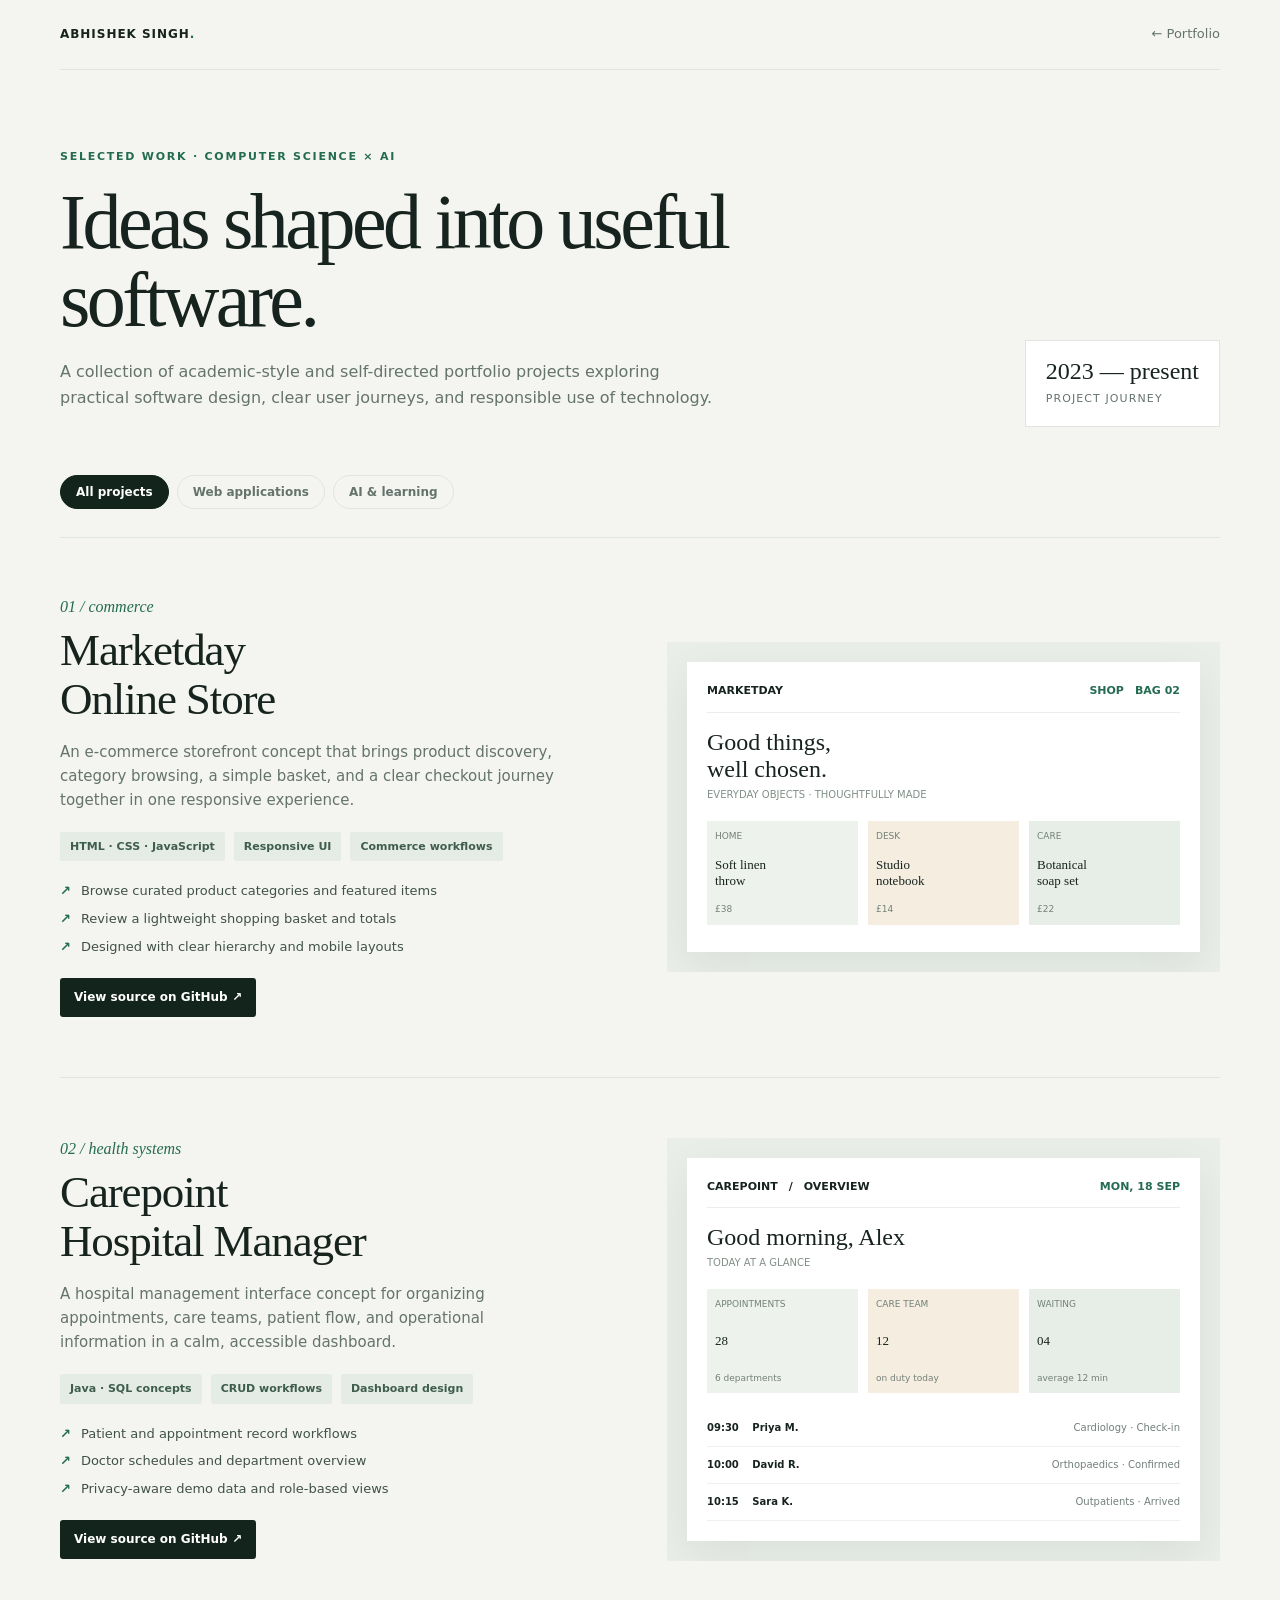
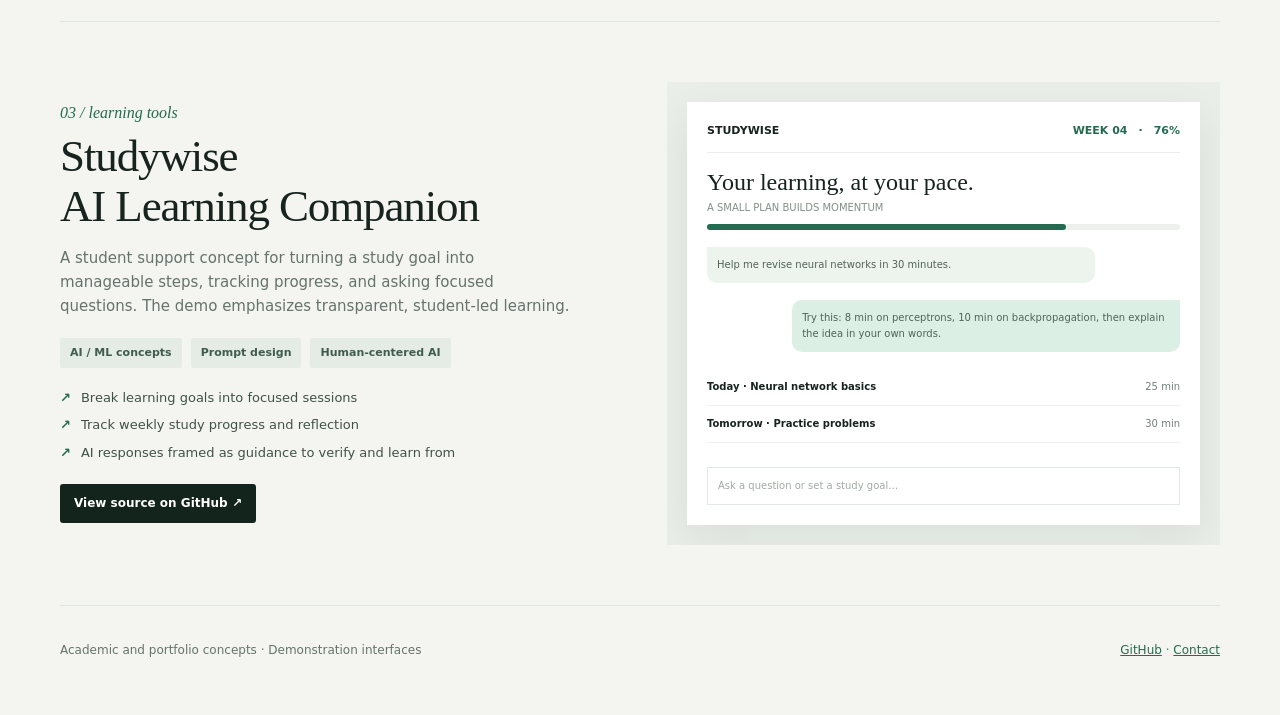
==== index.html @ f5bc16ca "Add academic and portfolio project showcase Add a responsive project showcase for e-commerce, hospit" ====
<!doctype html>
<html lang="en">
<head>
<meta charset="utf-8"><meta name="viewport" content="width=device-width, initial-scale=1">
<meta name="theme-color" content="#f4f5f0"><meta name="description" content="Abhishek Singh's academic and portfolio project showcase: e-commerce, hospital management, and AI study support.">
<title>Project Studio — Abhishek Singh</title>
<style>
:root{--bg:#f4f5f0;--paper:#fff;--ink:#17231e;--muted:#65736d;--line:#dfe5df;--green:#246b51;--mint:#dcefe4;--dark:#13241c;--amber:#dfb565;--serif:Georgia,'Times New Roman',serif;--sans:Inter,ui-sans-serif,system-ui,-apple-system,'Segoe UI',sans-serif}*{box-sizing:border-box}body{margin:0;background:var(--bg);color:var(--ink);font:15px/1.6 var(--sans)}a{color:inherit}.shell{width:min(1160px,calc(100% - 44px));margin:auto}.mast{padding:24px 0;border-bottom:1px solid var(--line);display:flex;justify-content:space-between;align-items:center}.brand{font-weight:800;letter-spacing:.08em;text-transform:uppercase;font-size:12px;text-decoration:none}.brand b{color:var(--green)}.back{font-size:13px;color:var(--muted);text-decoration:none}.hero{padding:78px 0 48px;display:grid;grid-template-columns:1fr auto;align-items:end;gap:30px}.eyebrow,.section-label{font-size:11px;letter-spacing:.16em;text-transform:uppercase;font-weight:800;color:var(--green)}h1{font:500 clamp(44px,7vw,78px)/1 var(--serif);letter-spacing:-.045em;margin:18px 0 20px;max-width:800px}.intro{max-width:660px;color:var(--muted);font-size:16px}.range{border:1px solid var(--line);padding:17px 20px;background:#fff;min-width:180px}.range b{font:24px var(--serif);display:block}.range span{font-size:11px;color:var(--muted);letter-spacing:.1em;text-transform:uppercase}.filters{display:flex;gap:8px;flex-wrap:wrap;padding:0 0 28px;border-bottom:1px solid var(--line)}.filter{border:1px solid var(--line);background:transparent;border-radius:30px;padding:9px 15px;font:700 12px var(--sans);color:var(--muted);cursor:pointer}.filter[aria-pressed=true]{background:var(--dark);color:#fff;border-color:var(--dark)}.project{display:grid;grid-template-columns:1fr 1fr;gap:54px;align-items:center;padding:60px 0;border-bottom:1px solid var(--line)}.project:nth-child(even) .visual{order:2}.number{font:italic 16px var(--serif);color:var(--green)}h2{font:500 clamp(30px,4vw,45px)/1.1 var(--serif);letter-spacing:-.025em;margin:10px 0 14px}.description{color:var(--muted);max-width:510px}.meta{display:flex;gap:9px;flex-wrap:wrap;margin:20px 0}.pill{background:#e5ece6;padding:6px 10px;border-radius:2px;color:#3e5d4c;font-size:11px;font-weight:700}.features{list-style:none;padding:0;margin:20px 0;color:#405149;font-size:13px}.features li{margin:7px 0}.features li:before{content:'↗';color:var(--green);font-weight:800;margin-right:10px}.btn{display:inline-block;padding:10px 14px;background:var(--dark);color:white;text-decoration:none;font-weight:750;font-size:12px;border-radius:3px}.visual{min-height:330px;background:#e9eee8;padding:20px;position:relative;overflow:hidden}.mock{height:100%;min-height:290px;background:white;box-shadow:0 14px 40px #17231e12;padding:20px}.mockhead{display:flex;justify-content:space-between;align-items:center;border-bottom:1px solid #e9eee8;padding-bottom:12px;font-size:11px;font-weight:800}.mockhead span:last-child{color:var(--green)}.mocktitle{font:24px var(--serif);margin:16px 0 4px}.mocksub{color:#819087;font-size:10px}.cards{display:grid;grid-template-columns:repeat(3,1fr);gap:10px;margin-top:18px}.tile{height:104px;background:#eef2ed;padding:8px;display:flex;flex-direction:column;justify-content:space-between}.tile:nth-child(2){background:#f4ede0}.tile:nth-child(3){background:#e6eee7}.tile b{font:13px var(--serif)}.tile small{font-size:9px;color:#738078}.bar{height:6px;background:#edf0ec;margin-top:8px;border-radius:8px}.bar i{height:100%;display:block;background:var(--green);border-radius:8px}.rows{margin-top:17px}.row{display:grid;grid-template-columns:1fr auto;gap:5px;padding:10px 0;border-bottom:1px solid #edf0ec;font-size:10px}.row span{color:#718078}.calendar{display:grid;grid-template-columns:repeat(7,1fr);gap:5px;margin-top:18px}.day{background:#f0f3ef;text-align:center;padding:8px 3px;font-size:9px;color:#738078}.day.active{background:var(--green);color:white}.chat{margin:17px 0;max-width:82%;background:#edf3ed;padding:10px;border-radius:0 10px 10px 10px;font-size:10px;color:#526259}.chat.right{margin-left:auto;background:#dcefe4;border-radius:10px 0 10px 10px}.input{border:1px solid #e2e8e2;margin-top:24px;padding:10px;color:#a0aaa4;font-size:10px}.footer{padding:35px 0 55px;color:var(--muted);font-size:12px;display:flex;justify-content:space-between;gap:20px}.footer a{color:var(--green)}[hidden]{display:none!important}@media(max-width:760px){.shell{width:min(100% - 32px,600px)}.hero{grid-template-columns:1fr;padding-top:55px}.range{width:max-content}.project{grid-template-columns:1fr;gap:26px;padding:42px 0}.project:nth-child(even) .visual{order:0}.visual{min-height:285px;padding:14px}.mock{min-height:255px}.cards{gap:6px}.tile{height:80px;padding:6px}.footer{display:block}.footer span{display:block;margin:5px 0}}
</style>
</head>
<body>
<header class="shell mast"><a class="brand" href="https://github.com/asksuk0105-a11y">Abhishek Singh<b>.</b></a><a class="back" href="https://asksuk0105-a11y.github.io/abhishek-singh-portfolio/">← Portfolio</a></header>
<main class="shell">
<section class="hero"><div><div class="eyebrow">Selected work · Computer science × AI</div><h1>Ideas shaped into useful software.</h1><p class="intro">A collection of academic-style and self-directed portfolio projects exploring practical software design, clear user journeys, and responsible use of technology.</p></div><div class="range"><b>2023 — present</b><span>Project journey</span></div></section>
<nav class="filters" aria-label="Filter projects"><button class="filter" aria-pressed="true" data-filter="all">All projects</button><button class="filter" aria-pressed="false" data-filter="web">Web applications</button><button class="filter" aria-pressed="false" data-filter="ai">AI & learning</button></nav>
<article class="project" data-kind="web"><div><div class="number">01 / commerce</div><h2>Marketday<br>Online Store</h2><p class="description">An e-commerce storefront concept that brings product discovery, category browsing, a simple basket, and a clear checkout journey together in one responsive experience.</p><div class="meta"><span class="pill">HTML · CSS · JavaScript</span><span class="pill">Responsive UI</span><span class="pill">Commerce workflows</span></div><ul class="features"><li>Browse curated product categories and featured items</li><li>Review a lightweight shopping basket and totals</li><li>Designed with clear hierarchy and mobile layouts</li></ul><a class="btn" href="https://github.com/asksuk0105-a11y/abhishek-project-showcase">View source on GitHub ↗</a></div><div class="visual"><div class="mock"><div class="mockhead"><span>MARKETDAY</span><span>SHOP　BAG 02</span></div><div class="mocktitle">Good things,<br>well chosen.</div><div class="mocksub">EVERYDAY OBJECTS · THOUGHTFULLY MADE</div><div class="cards"><div class="tile"><small>HOME</small><b>Soft linen<br>throw</b><small>£38</small></div><div class="tile"><small>DESK</small><b>Studio<br>notebook</b><small>£14</small></div><div class="tile"><small>CARE</small><b>Botanical<br>soap set</b><small>£22</small></div></div></div></div></article>
<article class="project" data-kind="web"><div><div class="number">02 / health systems</div><h2>Carepoint<br>Hospital Manager</h2><p class="description">A hospital management interface concept for organizing appointments, care teams, patient flow, and operational information in a calm, accessible dashboard.</p><div class="meta"><span class="pill">Java · SQL concepts</span><span class="pill">CRUD workflows</span><span class="pill">Dashboard design</span></div><ul class="features"><li>Patient and appointment record workflows</li><li>Doctor schedules and department overview</li><li>Privacy-aware demo data and role-based views</li></ul><a class="btn" href="https://github.com/asksuk0105-a11y/abhishek-project-showcase">View source on GitHub ↗</a></div><div class="visual"><div class="mock"><div class="mockhead"><span>CAREPOINT　/　OVERVIEW</span><span>MON, 18 SEP</span></div><div class="mocktitle">Good morning, Alex</div><div class="mocksub">TODAY AT A GLANCE</div><div class="cards"><div class="tile"><small>APPOINTMENTS</small><b>28</b><small>6 departments</small></div><div class="tile"><small>CARE TEAM</small><b>12</b><small>on duty today</small></div><div class="tile"><small>WAITING</small><b>04</b><small>average 12 min</small></div></div><div class="rows"><div class="row"><b>09:30　 Priya M.</b><span>Cardiology · Check-in</span></div><div class="row"><b>10:00　 David R.</b><span>Orthopaedics · Confirmed</span></div><div class="row"><b>10:15　 Sara K.</b><span>Outpatients · Arrived</span></div></div></div></div></article>
<article class="project" data-kind="ai"><div><div class="number">03 / learning tools</div><h2>Studywise<br>AI Learning Companion</h2><p class="description">A student support concept for turning a study goal into manageable steps, tracking progress, and asking focused questions. The demo emphasizes transparent, student-led learning.</p><div class="meta"><span class="pill">AI / ML concepts</span><span class="pill">Prompt design</span><span class="pill">Human-centered AI</span></div><ul class="features"><li>Break learning goals into focused sessions</li><li>Track weekly study progress and reflection</li><li>AI responses framed as guidance to verify and learn from</li></ul><a class="btn" href="https://github.com/asksuk0105-a11y/abhishek-project-showcase">View source on GitHub ↗</a></div><div class="visual"><div class="mock"><div class="mockhead"><span>STUDYWISE</span><span>WEEK 04　·　76%</span></div><div class="mocktitle">Your learning, at your pace.</div><div class="mocksub">A SMALL PLAN BUILDS MOMENTUM</div><div class="bar"><i style="width:76%"></i></div><div class="chat">Help me revise neural networks in 30 minutes.</div><div class="chat right">Try this: 8 min on perceptrons, 10 min on backpropagation, then explain the idea in your own words.</div><div class="rows"><div class="row"><b>Today · Neural network basics</b><span>25 min</span></div><div class="row"><b>Tomorrow · Practice problems</b><span>30 min</span></div></div><div class="input">Ask a question or set a study goal…</div></div></div></article>
<section class="footer"><span>Academic and portfolio concepts · Demonstration interfaces</span><span><a href="https://github.com/asksuk0105-a11y/abhishek-project-showcase">GitHub</a> · <a href="mailto:abhisheksingh00015@gmail.com">Contact</a></span></section>
</main>
<script>document.querySelectorAll('.filter').forEach(button=>button.addEventListener('click',()=>{document.querySelectorAll('.filter').forEach(item=>item.setAttribute('aria-pressed',String(item===button)));document.querySelectorAll('.project').forEach(card=>card.hidden=button.dataset.filter!=='all'&&card.dataset.kind!==button.dataset.filter)}));</script>
</body></html>
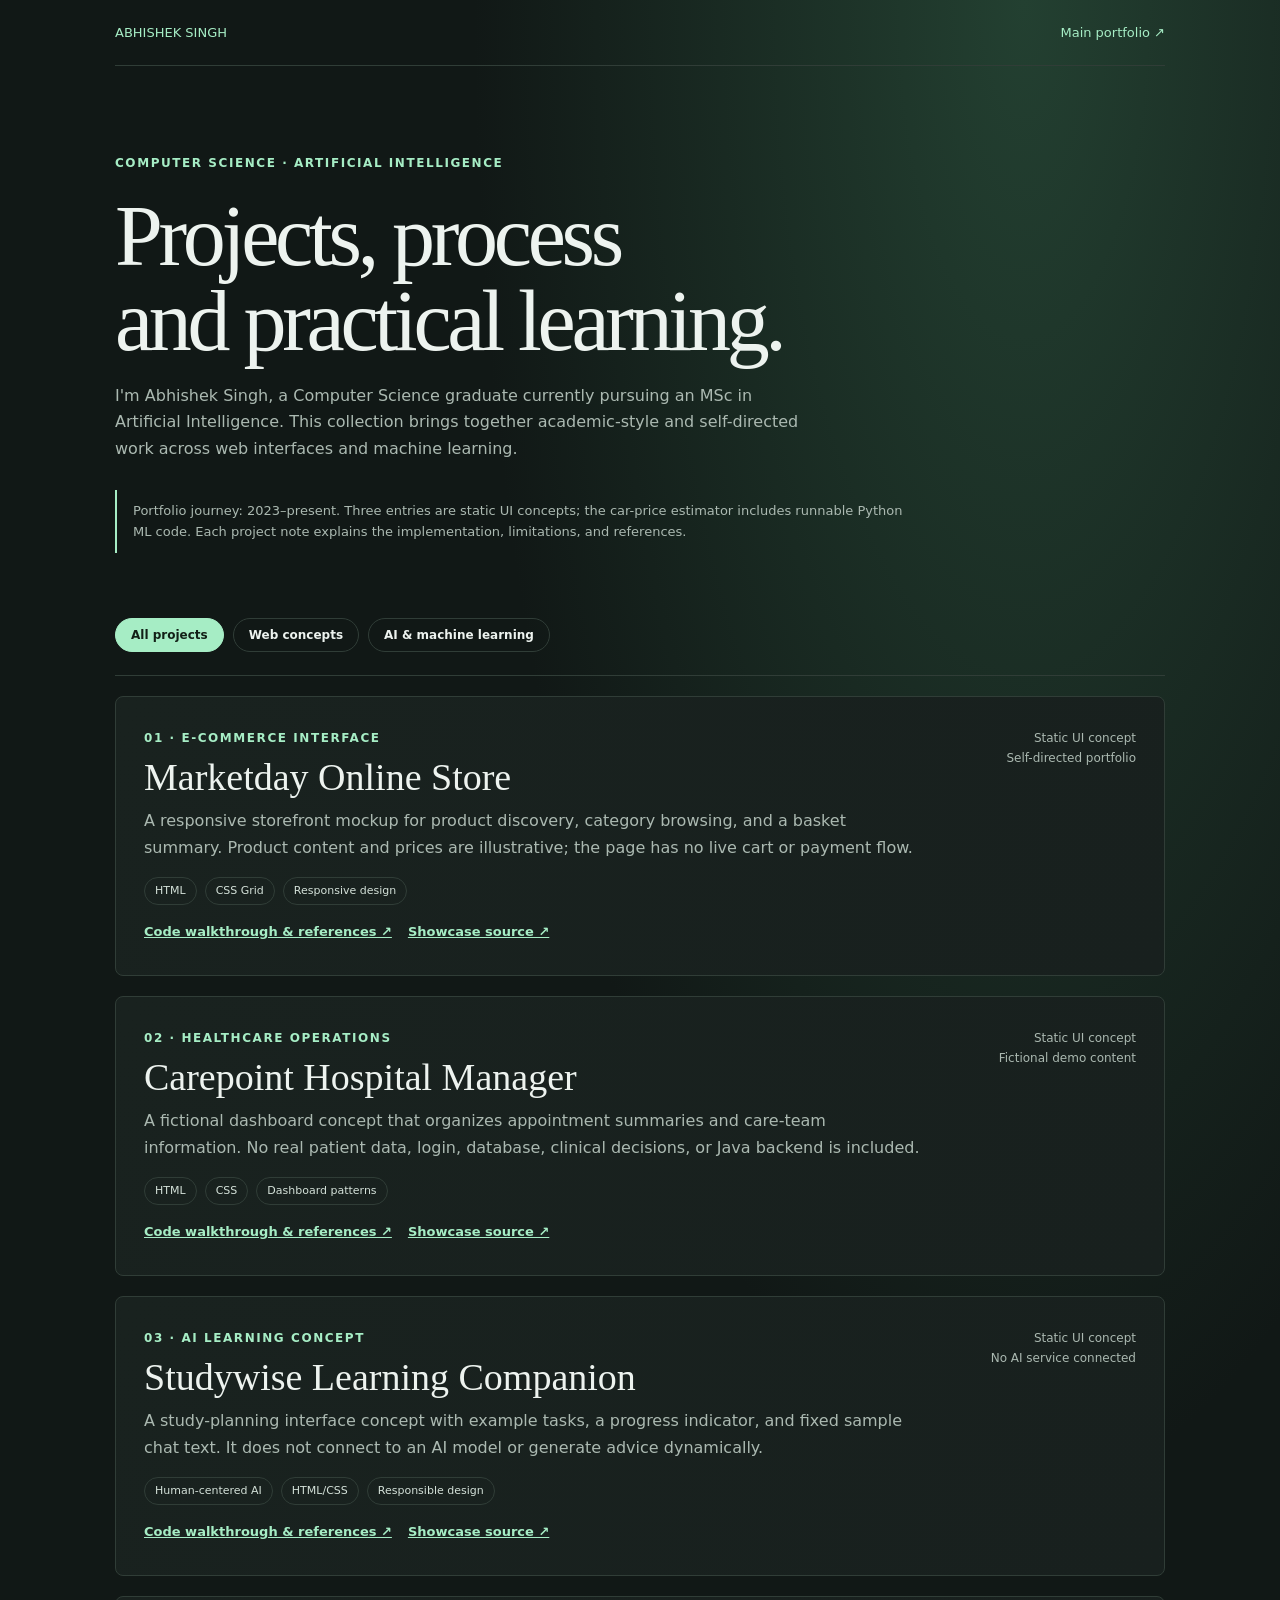
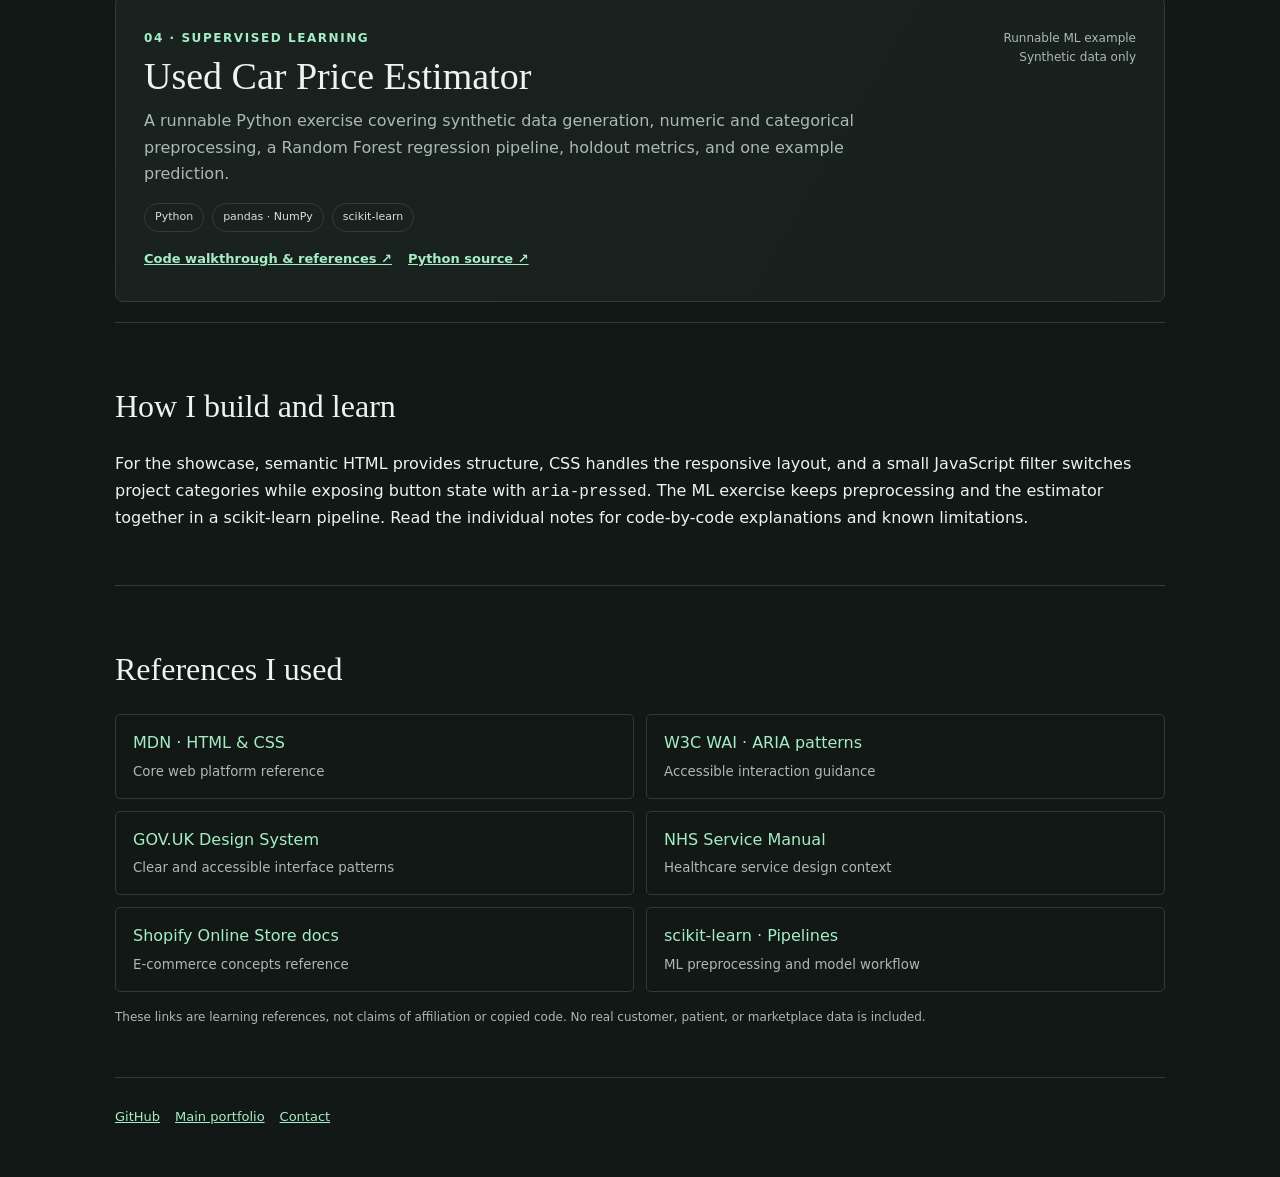
==== commit 7501f19c: "Improve project showcase and walkthrough links Refresh the portfolio UI, link individual project doc" ====
--- a/index.html
+++ b/index.html
@@ -1,23 +1,25 @@
-<!doctype html>
+﻿<!doctype html>
 <html lang="en">
 <head>
 <meta charset="utf-8"><meta name="viewport" content="width=device-width, initial-scale=1">
-<meta name="theme-color" content="#f4f5f0"><meta name="description" content="Abhishek Singh's academic and portfolio project showcase: e-commerce, hospital management, and AI study support.">
-<title>Project Studio — Abhishek Singh</title>
+<meta name="theme-color" content="#111816"><meta name="description" content="Abhishek Singh's computer science and AI portfolio projects, with code walkthroughs and references.">
+<title>Abhishek Singh · Project Portfolio</title>
 <style>
-:root{--bg:#f4f5f0;--paper:#fff;--ink:#17231e;--muted:#65736d;--line:#dfe5df;--green:#246b51;--mint:#dcefe4;--dark:#13241c;--amber:#dfb565;--serif:Georgia,'Times New Roman',serif;--sans:Inter,ui-sans-serif,system-ui,-apple-system,'Segoe UI',sans-serif}*{box-sizing:border-box}body{margin:0;background:var(--bg);color:var(--ink);font:15px/1.6 var(--sans)}a{color:inherit}.shell{width:min(1160px,calc(100% - 44px));margin:auto}.mast{padding:24px 0;border-bottom:1px solid var(--line);display:flex;justify-content:space-between;align-items:center}.brand{font-weight:800;letter-spacing:.08em;text-transform:uppercase;font-size:12px;text-decoration:none}.brand b{color:var(--green)}.back{font-size:13px;color:var(--muted);text-decoration:none}.hero{padding:78px 0 48px;display:grid;grid-template-columns:1fr auto;align-items:end;gap:30px}.eyebrow,.section-label{font-size:11px;letter-spacing:.16em;text-transform:uppercase;font-weight:800;color:var(--green)}h1{font:500 clamp(44px,7vw,78px)/1 var(--serif);letter-spacing:-.045em;margin:18px 0 20px;max-width:800px}.intro{max-width:660px;color:var(--muted);font-size:16px}.range{border:1px solid var(--line);padding:17px 20px;background:#fff;min-width:180px}.range b{font:24px var(--serif);display:block}.range span{font-size:11px;color:var(--muted);letter-spacing:.1em;text-transform:uppercase}.filters{display:flex;gap:8px;flex-wrap:wrap;padding:0 0 28px;border-bottom:1px solid var(--line)}.filter{border:1px solid var(--line);background:transparent;border-radius:30px;padding:9px 15px;font:700 12px var(--sans);color:var(--muted);cursor:pointer}.filter[aria-pressed=true]{background:var(--dark);color:#fff;border-color:var(--dark)}.project{display:grid;grid-template-columns:1fr 1fr;gap:54px;align-items:center;padding:60px 0;border-bottom:1px solid var(--line)}.project:nth-child(even) .visual{order:2}.number{font:italic 16px var(--serif);color:var(--green)}h2{font:500 clamp(30px,4vw,45px)/1.1 var(--serif);letter-spacing:-.025em;margin:10px 0 14px}.description{color:var(--muted);max-width:510px}.meta{display:flex;gap:9px;flex-wrap:wrap;margin:20px 0}.pill{background:#e5ece6;padding:6px 10px;border-radius:2px;color:#3e5d4c;font-size:11px;font-weight:700}.features{list-style:none;padding:0;margin:20px 0;color:#405149;font-size:13px}.features li{margin:7px 0}.features li:before{content:'↗';color:var(--green);font-weight:800;margin-right:10px}.btn{display:inline-block;padding:10px 14px;background:var(--dark);color:white;text-decoration:none;font-weight:750;font-size:12px;border-radius:3px}.visual{min-height:330px;background:#e9eee8;padding:20px;position:relative;overflow:hidden}.mock{height:100%;min-height:290px;background:white;box-shadow:0 14px 40px #17231e12;padding:20px}.mockhead{display:flex;justify-content:space-between;align-items:center;border-bottom:1px solid #e9eee8;padding-bottom:12px;font-size:11px;font-weight:800}.mockhead span:last-child{color:var(--green)}.mocktitle{font:24px var(--serif);margin:16px 0 4px}.mocksub{color:#819087;font-size:10px}.cards{display:grid;grid-template-columns:repeat(3,1fr);gap:10px;margin-top:18px}.tile{height:104px;background:#eef2ed;padding:8px;display:flex;flex-direction:column;justify-content:space-between}.tile:nth-child(2){background:#f4ede0}.tile:nth-child(3){background:#e6eee7}.tile b{font:13px var(--serif)}.tile small{font-size:9px;color:#738078}.bar{height:6px;background:#edf0ec;margin-top:8px;border-radius:8px}.bar i{height:100%;display:block;background:var(--green);border-radius:8px}.rows{margin-top:17px}.row{display:grid;grid-template-columns:1fr auto;gap:5px;padding:10px 0;border-bottom:1px solid #edf0ec;font-size:10px}.row span{color:#718078}.calendar{display:grid;grid-template-columns:repeat(7,1fr);gap:5px;margin-top:18px}.day{background:#f0f3ef;text-align:center;padding:8px 3px;font-size:9px;color:#738078}.day.active{background:var(--green);color:white}.chat{margin:17px 0;max-width:82%;background:#edf3ed;padding:10px;border-radius:0 10px 10px 10px;font-size:10px;color:#526259}.chat.right{margin-left:auto;background:#dcefe4;border-radius:10px 0 10px 10px}.input{border:1px solid #e2e8e2;margin-top:24px;padding:10px;color:#a0aaa4;font-size:10px}.footer{padding:35px 0 55px;color:var(--muted);font-size:12px;display:flex;justify-content:space-between;gap:20px}.footer a{color:var(--green)}[hidden]{display:none!important}@media(max-width:760px){.shell{width:min(100% - 32px,600px)}.hero{grid-template-columns:1fr;padding-top:55px}.range{width:max-content}.project{grid-template-columns:1fr;gap:26px;padding:42px 0}.project:nth-child(even) .visual{order:0}.visual{min-height:285px;padding:14px}.mock{min-height:255px}.cards{gap:6px}.tile{height:80px;padding:6px}.footer{display:block}.footer span{display:block;margin:5px 0}}
+:root{color-scheme:dark;--bg:#111816;--panel:#19221f;--line:#303d37;--text:#edf3ef;--muted:#abb9b1;--accent:#a6edc5;--serif:Georgia,serif;--sans:Inter,system-ui,-apple-system,'Segoe UI',sans-serif}*{box-sizing:border-box}body{margin:0;background:radial-gradient(ellipse at 80% 0%,#234031 0,transparent 38%),var(--bg);color:var(--text);font:16px/1.65 var(--sans)}a{color:var(--accent)}a:focus-visible,button:focus-visible{outline:3px solid #f4c96b;outline-offset:4px}.wrap{width:min(1050px,calc(100% - 40px));margin:auto}.top{padding:22px 0;border-bottom:1px solid var(--line);display:flex;justify-content:space-between;gap:18px;font-size:13px}.top a{text-decoration:none}.hero{padding:88px 0 65px;max-width:810px}.eyebrow,.tag{color:var(--accent);font-size:12px;font-weight:750;letter-spacing:.13em;text-transform:uppercase}.hero h1{font:500 clamp(48px,8vw,86px)/.98 var(--serif);letter-spacing:-.05em;margin:20px 0}.hero p{color:var(--muted);max-width:690px}.intro-note{border-left:2px solid var(--accent);padding:10px 16px;color:var(--muted);font-size:13px;margin-top:28px}.filters{display:flex;gap:9px;flex-wrap:wrap;padding:0 0 23px;border-bottom:1px solid var(--line)}button{border:1px solid var(--line);background:transparent;color:var(--text);padding:9px 15px;border-radius:30px;font:700 12px var(--sans);cursor:pointer}button[aria-pressed=true]{background:var(--accent);border-color:var(--accent);color:#122017}.project{display:grid;grid-template-columns:minmax(0,1fr) 180px;gap:30px;align-items:start;padding:32px 28px;margin:20px 0;background:linear-gradient(120deg,var(--panel),#18201e);border:1px solid var(--line);border-radius:8px}.project h2{font:500 clamp(27px,4vw,38px)/1.1 var(--serif);margin:8px 0}.project p{color:var(--muted);margin:10px 0}.pills{display:flex;flex-wrap:wrap;gap:8px;margin:16px 0}.pill{border:1px solid var(--line);border-radius:30px;padding:4px 10px;color:#d4e1d9;font-size:11px}.links{display:flex;gap:16px;flex-wrap:wrap;font-size:13px;font-weight:700}.kind{color:var(--muted);font-size:12px;text-align:right}.section{padding:38px 0;border-top:1px solid var(--line)}.section h2{font:500 32px var(--serif)}.refgrid{display:grid;grid-template-columns:repeat(2,1fr);gap:12px}.refgrid a{display:block;padding:15px 17px;border:1px solid var(--line);border-radius:5px;text-decoration:none}.refgrid small{display:block;color:var(--muted);margin-top:4px}.footer{border-top:1px solid var(--line);padding:28px 0 50px;color:var(--muted);font-size:13px}.footer a{margin-right:15px}[hidden]{display:none!important}@media(max-width:650px){.wrap{width:min(100% - 28px,540px)}.hero{padding:60px 0 42px}.project{grid-template-columns:1fr;padding:22px}.kind{text-align:left}.refgrid{grid-template-columns:1fr}.top{font-size:11px}}
 </style>
 </head>
 <body>
-<header class="shell mast"><a class="brand" href="https://github.com/asksuk0105-a11y">Abhishek Singh<b>.</b></a><a class="back" href="https://asksuk0105-a11y.github.io/abhishek-singh-portfolio/">← Portfolio</a></header>
-<main class="shell">
-<section class="hero"><div><div class="eyebrow">Selected work · Computer science × AI</div><h1>Ideas shaped into useful software.</h1><p class="intro">A collection of academic-style and self-directed portfolio projects exploring practical software design, clear user journeys, and responsible use of technology.</p></div><div class="range"><b>2023 — present</b><span>Project journey</span></div></section>
-<nav class="filters" aria-label="Filter projects"><button class="filter" aria-pressed="true" data-filter="all">All projects</button><button class="filter" aria-pressed="false" data-filter="web">Web applications</button><button class="filter" aria-pressed="false" data-filter="ai">AI & learning</button></nav>
-<article class="project" data-kind="web"><div><div class="number">01 / commerce</div><h2>Marketday<br>Online Store</h2><p class="description">An e-commerce storefront concept that brings product discovery, category browsing, a simple basket, and a clear checkout journey together in one responsive experience.</p><div class="meta"><span class="pill">HTML · CSS · JavaScript</span><span class="pill">Responsive UI</span><span class="pill">Commerce workflows</span></div><ul class="features"><li>Browse curated product categories and featured items</li><li>Review a lightweight shopping basket and totals</li><li>Designed with clear hierarchy and mobile layouts</li></ul><a class="btn" href="https://github.com/asksuk0105-a11y/abhishek-project-showcase">View source on GitHub ↗</a></div><div class="visual"><div class="mock"><div class="mockhead"><span>MARKETDAY</span><span>SHOP　BAG 02</span></div><div class="mocktitle">Good things,<br>well chosen.</div><div class="mocksub">EVERYDAY OBJECTS · THOUGHTFULLY MADE</div><div class="cards"><div class="tile"><small>HOME</small><b>Soft linen<br>throw</b><small>£38</small></div><div class="tile"><small>DESK</small><b>Studio<br>notebook</b><small>£14</small></div><div class="tile"><small>CARE</small><b>Botanical<br>soap set</b><small>£22</small></div></div></div></div></article>
-<article class="project" data-kind="web"><div><div class="number">02 / health systems</div><h2>Carepoint<br>Hospital Manager</h2><p class="description">A hospital management interface concept for organizing appointments, care teams, patient flow, and operational information in a calm, accessible dashboard.</p><div class="meta"><span class="pill">Java · SQL concepts</span><span class="pill">CRUD workflows</span><span class="pill">Dashboard design</span></div><ul class="features"><li>Patient and appointment record workflows</li><li>Doctor schedules and department overview</li><li>Privacy-aware demo data and role-based views</li></ul><a class="btn" href="https://github.com/asksuk0105-a11y/abhishek-project-showcase">View source on GitHub ↗</a></div><div class="visual"><div class="mock"><div class="mockhead"><span>CAREPOINT　/　OVERVIEW</span><span>MON, 18 SEP</span></div><div class="mocktitle">Good morning, Alex</div><div class="mocksub">TODAY AT A GLANCE</div><div class="cards"><div class="tile"><small>APPOINTMENTS</small><b>28</b><small>6 departments</small></div><div class="tile"><small>CARE TEAM</small><b>12</b><small>on duty today</small></div><div class="tile"><small>WAITING</small><b>04</b><small>average 12 min</small></div></div><div class="rows"><div class="row"><b>09:30　 Priya M.</b><span>Cardiology · Check-in</span></div><div class="row"><b>10:00　 David R.</b><span>Orthopaedics · Confirmed</span></div><div class="row"><b>10:15　 Sara K.</b><span>Outpatients · Arrived</span></div></div></div></div></article>
-<article class="project" data-kind="ai"><div><div class="number">03 / learning tools</div><h2>Studywise<br>AI Learning Companion</h2><p class="description">A student support concept for turning a study goal into manageable steps, tracking progress, and asking focused questions. The demo emphasizes transparent, student-led learning.</p><div class="meta"><span class="pill">AI / ML concepts</span><span class="pill">Prompt design</span><span class="pill">Human-centered AI</span></div><ul class="features"><li>Break learning goals into focused sessions</li><li>Track weekly study progress and reflection</li><li>AI responses framed as guidance to verify and learn from</li></ul><a class="btn" href="https://github.com/asksuk0105-a11y/abhishek-project-showcase">View source on GitHub ↗</a></div><div class="visual"><div class="mock"><div class="mockhead"><span>STUDYWISE</span><span>WEEK 04　·　76%</span></div><div class="mocktitle">Your learning, at your pace.</div><div class="mocksub">A SMALL PLAN BUILDS MOMENTUM</div><div class="bar"><i style="width:76%"></i></div><div class="chat">Help me revise neural networks in 30 minutes.</div><div class="chat right">Try this: 8 min on perceptrons, 10 min on backpropagation, then explain the idea in your own words.</div><div class="rows"><div class="row"><b>Today · Neural network basics</b><span>25 min</span></div><div class="row"><b>Tomorrow · Practice problems</b><span>30 min</span></div></div><div class="input">Ask a question or set a study goal…</div></div></div></article>
-<section class="footer"><span>Academic and portfolio concepts · Demonstration interfaces</span><span><a href="https://github.com/asksuk0105-a11y/abhishek-project-showcase">GitHub</a> · <a href="mailto:abhisheksingh00015@gmail.com">Contact</a></span></section>
+<header class="wrap top"><a href="https://github.com/asksuk0105-a11y">ABHISHEK SINGH</a><a href="https://asksuk0105-a11y.github.io/abhishek-singh-portfolio/">Main portfolio ↗</a></header>
+<main class="wrap">
+<section class="hero"><div class="eyebrow">Computer Science · Artificial Intelligence</div><h1>Projects, process<br>and practical learning.</h1><p>I'm Abhishek Singh, a Computer Science graduate currently pursuing an MSc in Artificial Intelligence. This collection brings together academic-style and self-directed work across web interfaces and machine learning.</p><div class="intro-note">Portfolio journey: 2023–present. Three entries are static UI concepts; the car-price estimator includes runnable Python ML code. Each project note explains the implementation, limitations, and references.</div></section>
+<nav class="filters" aria-label="Filter projects"><button aria-pressed="true" data-filter="all">All projects</button><button aria-pressed="false" data-filter="web">Web concepts</button><button aria-pressed="false" data-filter="ai">AI & machine learning</button></nav>
+<article class="project" data-kind="web"><div><div class="tag">01 · E-commerce interface</div><h2>Marketday Online Store</h2><p>A responsive storefront mockup for product discovery, category browsing, and a basket summary. Product content and prices are illustrative; the page has no live cart or payment flow.</p><div class="pills"><span class="pill">HTML</span><span class="pill">CSS Grid</span><span class="pill">Responsive design</span></div><div class="links"><a href="https://github.com/asksuk0105-a11y/abhishek-project-showcase/tree/main/marketday">Code walkthrough & references ↗</a><a href="https://github.com/asksuk0105-a11y/abhishek-project-showcase/blob/main/index.html">Showcase source ↗</a></div></div><div class="kind">Static UI concept<br>Self-directed portfolio</div></article>
+<article class="project" data-kind="web"><div><div class="tag">02 · Healthcare operations</div><h2>Carepoint Hospital Manager</h2><p>A fictional dashboard concept that organizes appointment summaries and care-team information. No real patient data, login, database, clinical decisions, or Java backend is included.</p><div class="pills"><span class="pill">HTML</span><span class="pill">CSS</span><span class="pill">Dashboard patterns</span></div><div class="links"><a href="https://github.com/asksuk0105-a11y/abhishek-project-showcase/tree/main/carepoint">Code walkthrough & references ↗</a><a href="https://github.com/asksuk0105-a11y/abhishek-project-showcase/blob/main/index.html">Showcase source ↗</a></div></div><div class="kind">Static UI concept<br>Fictional demo content</div></article>
+<article class="project" data-kind="ai"><div><div class="tag">03 · AI learning concept</div><h2>Studywise Learning Companion</h2><p>A study-planning interface concept with example tasks, a progress indicator, and fixed sample chat text. It does not connect to an AI model or generate advice dynamically.</p><div class="pills"><span class="pill">Human-centered AI</span><span class="pill">HTML/CSS</span><span class="pill">Responsible design</span></div><div class="links"><a href="https://github.com/asksuk0105-a11y/abhishek-project-showcase/tree/main/studywise">Code walkthrough & references ↗</a><a href="https://github.com/asksuk0105-a11y/abhishek-project-showcase/blob/main/index.html">Showcase source ↗</a></div></div><div class="kind">Static UI concept<br>No AI service connected</div></article>
+<article class="project" data-kind="ai"><div><div class="tag">04 · Supervised learning</div><h2>Used Car Price Estimator</h2><p>A runnable Python exercise covering synthetic data generation, numeric and categorical preprocessing, a Random Forest regression pipeline, holdout metrics, and one example prediction.</p><div class="pills"><span class="pill">Python</span><span class="pill">pandas · NumPy</span><span class="pill">scikit-learn</span></div><div class="links"><a href="https://github.com/asksuk0105-a11y/abhishek-project-showcase/tree/main/car-price-prediction">Code walkthrough & references ↗</a><a href="https://github.com/asksuk0105-a11y/abhishek-project-showcase/blob/main/car-price-prediction/train_model.py">Python source ↗</a></div></div><div class="kind">Runnable ML example<br>Synthetic data only</div></article>
+<section class="section"><h2>How I build and learn</h2><p>For the showcase, semantic HTML provides structure, CSS handles the responsive layout, and a small JavaScript filter switches project categories while exposing button state with <code>aria-pressed</code>. The ML exercise keeps preprocessing and the estimator together in a scikit-learn pipeline. Read the individual notes for code-by-code explanations and known limitations.</p></section>
+<section class="section"><h2>References I used</h2><div class="refgrid"><a href="https://developer.mozilla.org/en-US/docs/Web/HTML">MDN · HTML & CSS<small>Core web platform reference</small></a><a href="https://www.w3.org/WAI/ARIA/apg/">W3C WAI · ARIA patterns<small>Accessible interaction guidance</small></a><a href="https://design-system.service.gov.uk/">GOV.UK Design System<small>Clear and accessible interface patterns</small></a><a href="https://service-manual.nhs.uk/">NHS Service Manual<small>Healthcare service design context</small></a><a href="https://help.shopify.com/en/manual/online-store">Shopify Online Store docs<small>E-commerce concepts reference</small></a><a href="https://scikit-learn.org/stable/modules/compose.html">scikit-learn · Pipelines<small>ML preprocessing and model workflow</small></a></div><p class="kind" style="text-align:left;margin-top:16px">These links are learning references, not claims of affiliation or copied code. No real customer, patient, or marketplace data is included.</p></section>
 </main>
-<script>document.querySelectorAll('.filter').forEach(button=>button.addEventListener('click',()=>{document.querySelectorAll('.filter').forEach(item=>item.setAttribute('aria-pressed',String(item===button)));document.querySelectorAll('.project').forEach(card=>card.hidden=button.dataset.filter!=='all'&&card.dataset.kind!==button.dataset.filter)}));</script>
-</body></html>
-
+<footer class="wrap footer"><a href="https://github.com/asksuk0105-a11y">GitHub</a><a href="https://asksuk0105-a11y.github.io/abhishek-singh-portfolio/">Main portfolio</a><a href="mailto:abhisheksingh00015@gmail.com">Contact</a></footer>
+<script>document.querySelectorAll('.filters button').forEach(button=>button.addEventListener('click',()=>{document.querySelectorAll('.filters button').forEach(item=>item.setAttribute('aria-pressed',String(item===button)));document.querySelectorAll('.project').forEach(card=>card.hidden=button.dataset.filter!=='all'&&card.dataset.kind!==button.dataset.filter)}));</script>
+</body></html>
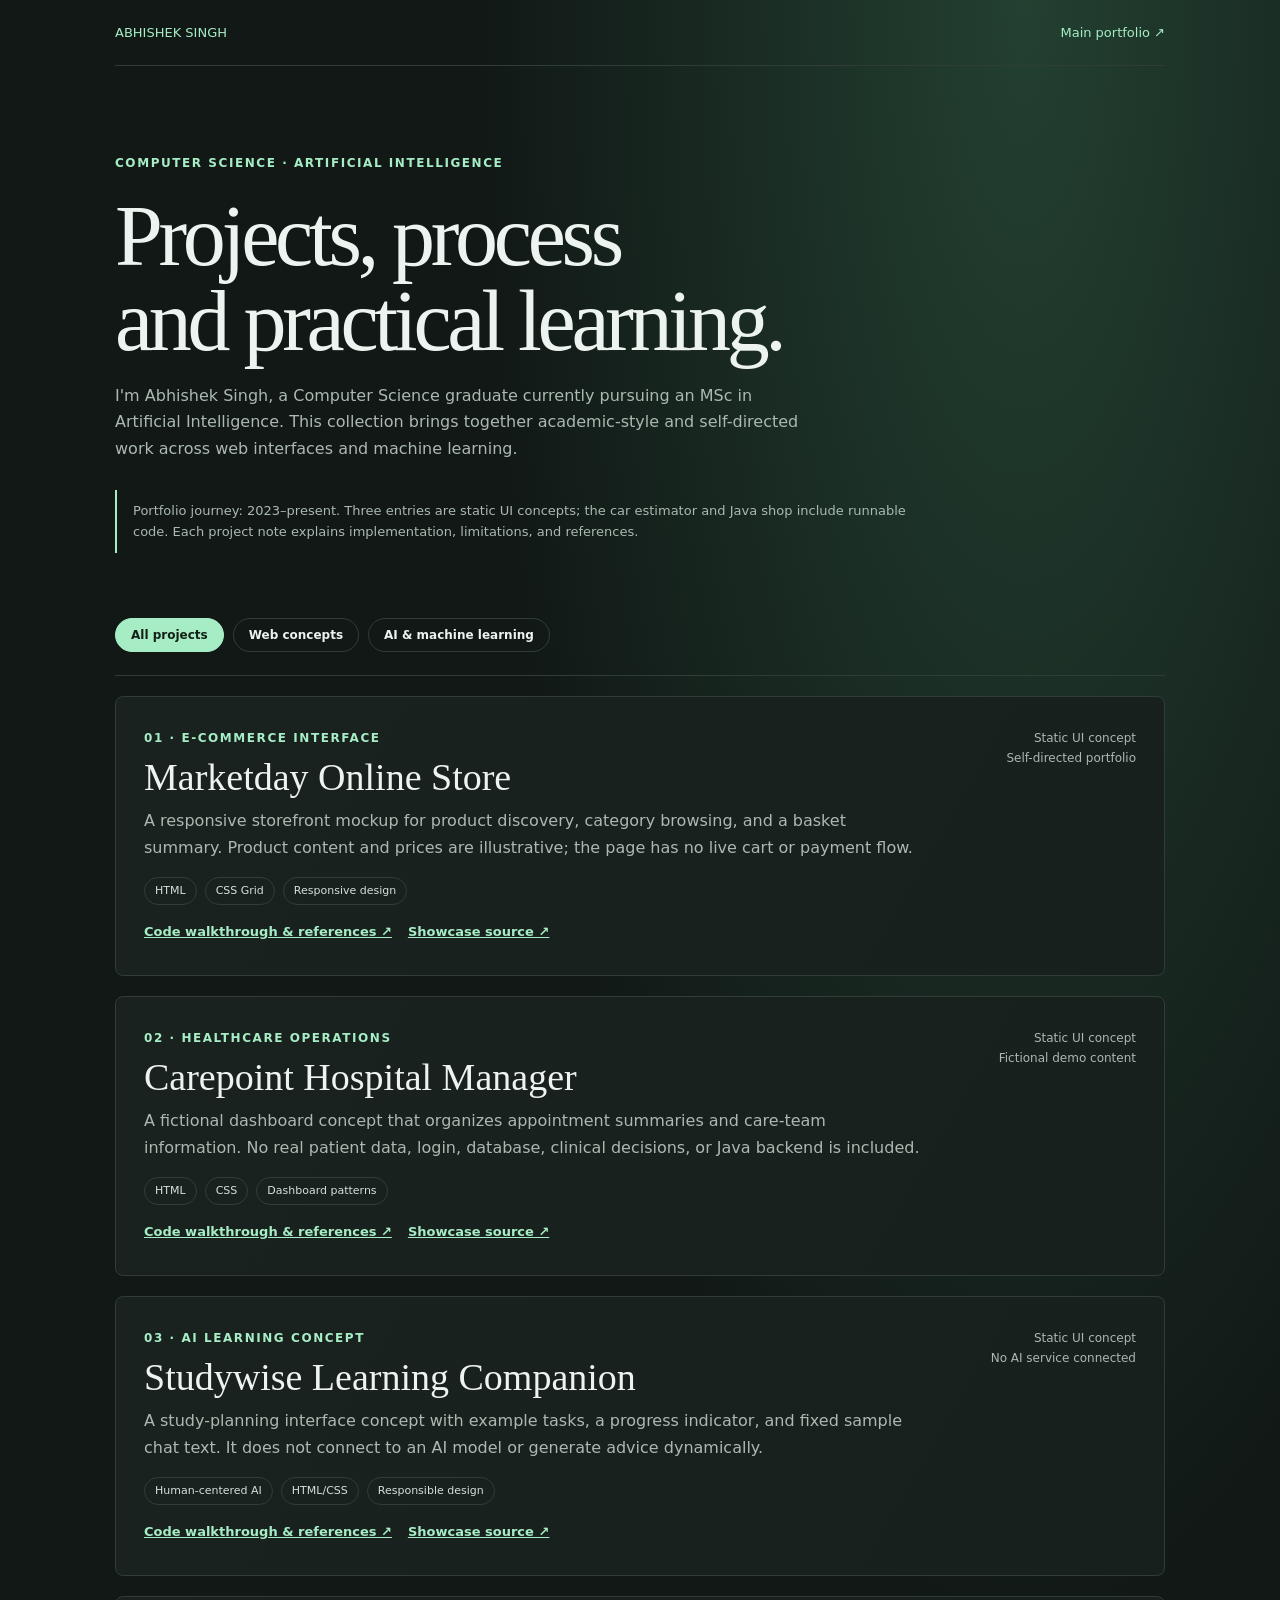
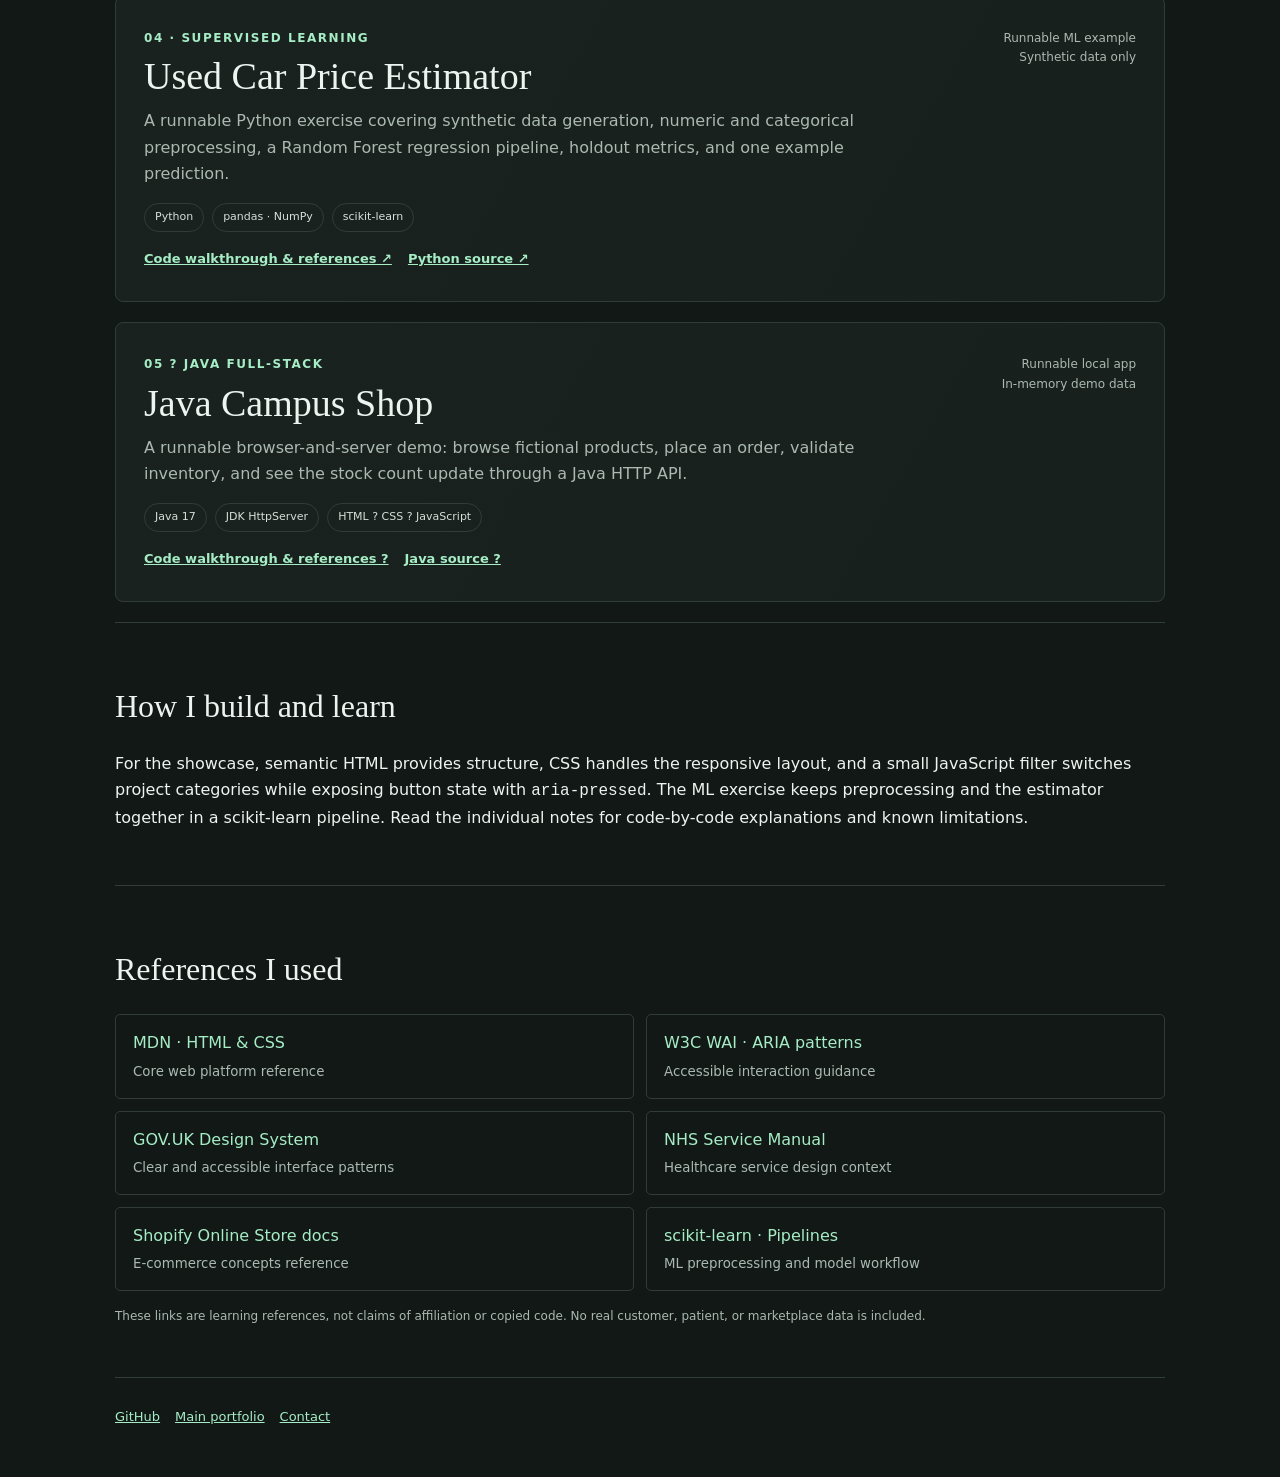
==== commit 9f0ed6d4: "Feature Java Campus Shop in portfolio Add a runnable Java HTTP server and browser client, project wa" ====
--- a/index.html
+++ b/index.html
@@ -1,25 +1,26 @@
-﻿<!doctype html>
-<html lang="en">
-<head>
-<meta charset="utf-8"><meta name="viewport" content="width=device-width, initial-scale=1">
-<meta name="theme-color" content="#111816"><meta name="description" content="Abhishek Singh's computer science and AI portfolio projects, with code walkthroughs and references.">
-<title>Abhishek Singh · Project Portfolio</title>
-<style>
-:root{color-scheme:dark;--bg:#111816;--panel:#19221f;--line:#303d37;--text:#edf3ef;--muted:#abb9b1;--accent:#a6edc5;--serif:Georgia,serif;--sans:Inter,system-ui,-apple-system,'Segoe UI',sans-serif}*{box-sizing:border-box}body{margin:0;background:radial-gradient(ellipse at 80% 0%,#234031 0,transparent 38%),var(--bg);color:var(--text);font:16px/1.65 var(--sans)}a{color:var(--accent)}a:focus-visible,button:focus-visible{outline:3px solid #f4c96b;outline-offset:4px}.wrap{width:min(1050px,calc(100% - 40px));margin:auto}.top{padding:22px 0;border-bottom:1px solid var(--line);display:flex;justify-content:space-between;gap:18px;font-size:13px}.top a{text-decoration:none}.hero{padding:88px 0 65px;max-width:810px}.eyebrow,.tag{color:var(--accent);font-size:12px;font-weight:750;letter-spacing:.13em;text-transform:uppercase}.hero h1{font:500 clamp(48px,8vw,86px)/.98 var(--serif);letter-spacing:-.05em;margin:20px 0}.hero p{color:var(--muted);max-width:690px}.intro-note{border-left:2px solid var(--accent);padding:10px 16px;color:var(--muted);font-size:13px;margin-top:28px}.filters{display:flex;gap:9px;flex-wrap:wrap;padding:0 0 23px;border-bottom:1px solid var(--line)}button{border:1px solid var(--line);background:transparent;color:var(--text);padding:9px 15px;border-radius:30px;font:700 12px var(--sans);cursor:pointer}button[aria-pressed=true]{background:var(--accent);border-color:var(--accent);color:#122017}.project{display:grid;grid-template-columns:minmax(0,1fr) 180px;gap:30px;align-items:start;padding:32px 28px;margin:20px 0;background:linear-gradient(120deg,var(--panel),#18201e);border:1px solid var(--line);border-radius:8px}.project h2{font:500 clamp(27px,4vw,38px)/1.1 var(--serif);margin:8px 0}.project p{color:var(--muted);margin:10px 0}.pills{display:flex;flex-wrap:wrap;gap:8px;margin:16px 0}.pill{border:1px solid var(--line);border-radius:30px;padding:4px 10px;color:#d4e1d9;font-size:11px}.links{display:flex;gap:16px;flex-wrap:wrap;font-size:13px;font-weight:700}.kind{color:var(--muted);font-size:12px;text-align:right}.section{padding:38px 0;border-top:1px solid var(--line)}.section h2{font:500 32px var(--serif)}.refgrid{display:grid;grid-template-columns:repeat(2,1fr);gap:12px}.refgrid a{display:block;padding:15px 17px;border:1px solid var(--line);border-radius:5px;text-decoration:none}.refgrid small{display:block;color:var(--muted);margin-top:4px}.footer{border-top:1px solid var(--line);padding:28px 0 50px;color:var(--muted);font-size:13px}.footer a{margin-right:15px}[hidden]{display:none!important}@media(max-width:650px){.wrap{width:min(100% - 28px,540px)}.hero{padding:60px 0 42px}.project{grid-template-columns:1fr;padding:22px}.kind{text-align:left}.refgrid{grid-template-columns:1fr}.top{font-size:11px}}
-</style>
-</head>
-<body>
-<header class="wrap top"><a href="https://github.com/asksuk0105-a11y">ABHISHEK SINGH</a><a href="https://asksuk0105-a11y.github.io/abhishek-singh-portfolio/">Main portfolio ↗</a></header>
-<main class="wrap">
-<section class="hero"><div class="eyebrow">Computer Science · Artificial Intelligence</div><h1>Projects, process<br>and practical learning.</h1><p>I'm Abhishek Singh, a Computer Science graduate currently pursuing an MSc in Artificial Intelligence. This collection brings together academic-style and self-directed work across web interfaces and machine learning.</p><div class="intro-note">Portfolio journey: 2023–present. Three entries are static UI concepts; the car-price estimator includes runnable Python ML code. Each project note explains the implementation, limitations, and references.</div></section>
-<nav class="filters" aria-label="Filter projects"><button aria-pressed="true" data-filter="all">All projects</button><button aria-pressed="false" data-filter="web">Web concepts</button><button aria-pressed="false" data-filter="ai">AI & machine learning</button></nav>
-<article class="project" data-kind="web"><div><div class="tag">01 · E-commerce interface</div><h2>Marketday Online Store</h2><p>A responsive storefront mockup for product discovery, category browsing, and a basket summary. Product content and prices are illustrative; the page has no live cart or payment flow.</p><div class="pills"><span class="pill">HTML</span><span class="pill">CSS Grid</span><span class="pill">Responsive design</span></div><div class="links"><a href="https://github.com/asksuk0105-a11y/abhishek-project-showcase/tree/main/marketday">Code walkthrough & references ↗</a><a href="https://github.com/asksuk0105-a11y/abhishek-project-showcase/blob/main/index.html">Showcase source ↗</a></div></div><div class="kind">Static UI concept<br>Self-directed portfolio</div></article>
-<article class="project" data-kind="web"><div><div class="tag">02 · Healthcare operations</div><h2>Carepoint Hospital Manager</h2><p>A fictional dashboard concept that organizes appointment summaries and care-team information. No real patient data, login, database, clinical decisions, or Java backend is included.</p><div class="pills"><span class="pill">HTML</span><span class="pill">CSS</span><span class="pill">Dashboard patterns</span></div><div class="links"><a href="https://github.com/asksuk0105-a11y/abhishek-project-showcase/tree/main/carepoint">Code walkthrough & references ↗</a><a href="https://github.com/asksuk0105-a11y/abhishek-project-showcase/blob/main/index.html">Showcase source ↗</a></div></div><div class="kind">Static UI concept<br>Fictional demo content</div></article>
-<article class="project" data-kind="ai"><div><div class="tag">03 · AI learning concept</div><h2>Studywise Learning Companion</h2><p>A study-planning interface concept with example tasks, a progress indicator, and fixed sample chat text. It does not connect to an AI model or generate advice dynamically.</p><div class="pills"><span class="pill">Human-centered AI</span><span class="pill">HTML/CSS</span><span class="pill">Responsible design</span></div><div class="links"><a href="https://github.com/asksuk0105-a11y/abhishek-project-showcase/tree/main/studywise">Code walkthrough & references ↗</a><a href="https://github.com/asksuk0105-a11y/abhishek-project-showcase/blob/main/index.html">Showcase source ↗</a></div></div><div class="kind">Static UI concept<br>No AI service connected</div></article>
-<article class="project" data-kind="ai"><div><div class="tag">04 · Supervised learning</div><h2>Used Car Price Estimator</h2><p>A runnable Python exercise covering synthetic data generation, numeric and categorical preprocessing, a Random Forest regression pipeline, holdout metrics, and one example prediction.</p><div class="pills"><span class="pill">Python</span><span class="pill">pandas · NumPy</span><span class="pill">scikit-learn</span></div><div class="links"><a href="https://github.com/asksuk0105-a11y/abhishek-project-showcase/tree/main/car-price-prediction">Code walkthrough & references ↗</a><a href="https://github.com/asksuk0105-a11y/abhishek-project-showcase/blob/main/car-price-prediction/train_model.py">Python source ↗</a></div></div><div class="kind">Runnable ML example<br>Synthetic data only</div></article>
-<section class="section"><h2>How I build and learn</h2><p>For the showcase, semantic HTML provides structure, CSS handles the responsive layout, and a small JavaScript filter switches project categories while exposing button state with <code>aria-pressed</code>. The ML exercise keeps preprocessing and the estimator together in a scikit-learn pipeline. Read the individual notes for code-by-code explanations and known limitations.</p></section>
-<section class="section"><h2>References I used</h2><div class="refgrid"><a href="https://developer.mozilla.org/en-US/docs/Web/HTML">MDN · HTML & CSS<small>Core web platform reference</small></a><a href="https://www.w3.org/WAI/ARIA/apg/">W3C WAI · ARIA patterns<small>Accessible interaction guidance</small></a><a href="https://design-system.service.gov.uk/">GOV.UK Design System<small>Clear and accessible interface patterns</small></a><a href="https://service-manual.nhs.uk/">NHS Service Manual<small>Healthcare service design context</small></a><a href="https://help.shopify.com/en/manual/online-store">Shopify Online Store docs<small>E-commerce concepts reference</small></a><a href="https://scikit-learn.org/stable/modules/compose.html">scikit-learn · Pipelines<small>ML preprocessing and model workflow</small></a></div><p class="kind" style="text-align:left;margin-top:16px">These links are learning references, not claims of affiliation or copied code. No real customer, patient, or marketplace data is included.</p></section>
-</main>
-<footer class="wrap footer"><a href="https://github.com/asksuk0105-a11y">GitHub</a><a href="https://asksuk0105-a11y.github.io/abhishek-singh-portfolio/">Main portfolio</a><a href="mailto:abhisheksingh00015@gmail.com">Contact</a></footer>
-<script>document.querySelectorAll('.filters button').forEach(button=>button.addEventListener('click',()=>{document.querySelectorAll('.filters button').forEach(item=>item.setAttribute('aria-pressed',String(item===button)));document.querySelectorAll('.project').forEach(card=>card.hidden=button.dataset.filter!=='all'&&card.dataset.kind!==button.dataset.filter)}));</script>
+﻿<!doctype html>
+<html lang="en">
+<head>
+<meta charset="utf-8"><meta name="viewport" content="width=device-width, initial-scale=1">
+<meta name="theme-color" content="#111816"><meta name="description" content="Abhishek Singh's computer science and AI portfolio projects, with code walkthroughs and references.">
+<title>Abhishek Singh · Project Portfolio</title>
+<style>
+:root{color-scheme:dark;--bg:#111816;--panel:#19221f;--line:#303d37;--text:#edf3ef;--muted:#abb9b1;--accent:#a6edc5;--serif:Georgia,serif;--sans:Inter,system-ui,-apple-system,'Segoe UI',sans-serif}*{box-sizing:border-box}body{margin:0;background:radial-gradient(ellipse at 80% 0%,#234031 0,transparent 38%),var(--bg);color:var(--text);font:16px/1.65 var(--sans)}a{color:var(--accent)}a:focus-visible,button:focus-visible{outline:3px solid #f4c96b;outline-offset:4px}.wrap{width:min(1050px,calc(100% - 40px));margin:auto}.top{padding:22px 0;border-bottom:1px solid var(--line);display:flex;justify-content:space-between;gap:18px;font-size:13px}.top a{text-decoration:none}.hero{padding:88px 0 65px;max-width:810px}.eyebrow,.tag{color:var(--accent);font-size:12px;font-weight:750;letter-spacing:.13em;text-transform:uppercase}.hero h1{font:500 clamp(48px,8vw,86px)/.98 var(--serif);letter-spacing:-.05em;margin:20px 0}.hero p{color:var(--muted);max-width:690px}.intro-note{border-left:2px solid var(--accent);padding:10px 16px;color:var(--muted);font-size:13px;margin-top:28px}.filters{display:flex;gap:9px;flex-wrap:wrap;padding:0 0 23px;border-bottom:1px solid var(--line)}button{border:1px solid var(--line);background:transparent;color:var(--text);padding:9px 15px;border-radius:30px;font:700 12px var(--sans);cursor:pointer}button[aria-pressed=true]{background:var(--accent);border-color:var(--accent);color:#122017}.project{display:grid;grid-template-columns:minmax(0,1fr) 180px;gap:30px;align-items:start;padding:32px 28px;margin:20px 0;background:linear-gradient(120deg,var(--panel),#18201e);border:1px solid var(--line);border-radius:8px}.project h2{font:500 clamp(27px,4vw,38px)/1.1 var(--serif);margin:8px 0}.project p{color:var(--muted);margin:10px 0}.pills{display:flex;flex-wrap:wrap;gap:8px;margin:16px 0}.pill{border:1px solid var(--line);border-radius:30px;padding:4px 10px;color:#d4e1d9;font-size:11px}.links{display:flex;gap:16px;flex-wrap:wrap;font-size:13px;font-weight:700}.kind{color:var(--muted);font-size:12px;text-align:right}.section{padding:38px 0;border-top:1px solid var(--line)}.section h2{font:500 32px var(--serif)}.refgrid{display:grid;grid-template-columns:repeat(2,1fr);gap:12px}.refgrid a{display:block;padding:15px 17px;border:1px solid var(--line);border-radius:5px;text-decoration:none}.refgrid small{display:block;color:var(--muted);margin-top:4px}.footer{border-top:1px solid var(--line);padding:28px 0 50px;color:var(--muted);font-size:13px}.footer a{margin-right:15px}[hidden]{display:none!important}@media(max-width:650px){.wrap{width:min(100% - 28px,540px)}.hero{padding:60px 0 42px}.project{grid-template-columns:1fr;padding:22px}.kind{text-align:left}.refgrid{grid-template-columns:1fr}.top{font-size:11px}}
+</style>
+</head>
+<body>
+<header class="wrap top"><a href="https://github.com/asksuk0105-a11y">ABHISHEK SINGH</a><a href="https://asksuk0105-a11y.github.io/abhishek-singh-portfolio/">Main portfolio ↗</a></header>
+<main class="wrap">
+<section class="hero"><div class="eyebrow">Computer Science · Artificial Intelligence</div><h1>Projects, process<br>and practical learning.</h1><p>I'm Abhishek Singh, a Computer Science graduate currently pursuing an MSc in Artificial Intelligence. This collection brings together academic-style and self-directed work across web interfaces and machine learning.</p><div class="intro-note">Portfolio journey: 2023–present. Three entries are static UI concepts; the car estimator and Java shop include runnable code. Each project note explains implementation, limitations, and references.</div></section>
+<nav class="filters" aria-label="Filter projects"><button aria-pressed="true" data-filter="all">All projects</button><button aria-pressed="false" data-filter="web">Web concepts</button><button aria-pressed="false" data-filter="ai">AI & machine learning</button></nav>
+<article class="project" data-kind="web"><div><div class="tag">01 · E-commerce interface</div><h2>Marketday Online Store</h2><p>A responsive storefront mockup for product discovery, category browsing, and a basket summary. Product content and prices are illustrative; the page has no live cart or payment flow.</p><div class="pills"><span class="pill">HTML</span><span class="pill">CSS Grid</span><span class="pill">Responsive design</span></div><div class="links"><a href="https://github.com/asksuk0105-a11y/abhishek-project-showcase/tree/main/marketday">Code walkthrough & references ↗</a><a href="https://github.com/asksuk0105-a11y/abhishek-project-showcase/blob/main/index.html">Showcase source ↗</a></div></div><div class="kind">Static UI concept<br>Self-directed portfolio</div></article>
+<article class="project" data-kind="web"><div><div class="tag">02 · Healthcare operations</div><h2>Carepoint Hospital Manager</h2><p>A fictional dashboard concept that organizes appointment summaries and care-team information. No real patient data, login, database, clinical decisions, or Java backend is included.</p><div class="pills"><span class="pill">HTML</span><span class="pill">CSS</span><span class="pill">Dashboard patterns</span></div><div class="links"><a href="https://github.com/asksuk0105-a11y/abhishek-project-showcase/tree/main/carepoint">Code walkthrough & references ↗</a><a href="https://github.com/asksuk0105-a11y/abhishek-project-showcase/blob/main/index.html">Showcase source ↗</a></div></div><div class="kind">Static UI concept<br>Fictional demo content</div></article>
+<article class="project" data-kind="ai"><div><div class="tag">03 · AI learning concept</div><h2>Studywise Learning Companion</h2><p>A study-planning interface concept with example tasks, a progress indicator, and fixed sample chat text. It does not connect to an AI model or generate advice dynamically.</p><div class="pills"><span class="pill">Human-centered AI</span><span class="pill">HTML/CSS</span><span class="pill">Responsible design</span></div><div class="links"><a href="https://github.com/asksuk0105-a11y/abhishek-project-showcase/tree/main/studywise">Code walkthrough & references ↗</a><a href="https://github.com/asksuk0105-a11y/abhishek-project-showcase/blob/main/index.html">Showcase source ↗</a></div></div><div class="kind">Static UI concept<br>No AI service connected</div></article>
+<article class="project" data-kind="ai"><div><div class="tag">04 · Supervised learning</div><h2>Used Car Price Estimator</h2><p>A runnable Python exercise covering synthetic data generation, numeric and categorical preprocessing, a Random Forest regression pipeline, holdout metrics, and one example prediction.</p><div class="pills"><span class="pill">Python</span><span class="pill">pandas · NumPy</span><span class="pill">scikit-learn</span></div><div class="links"><a href="https://github.com/asksuk0105-a11y/abhishek-project-showcase/tree/main/car-price-prediction">Code walkthrough & references ↗</a><a href="https://github.com/asksuk0105-a11y/abhishek-project-showcase/blob/main/car-price-prediction/train_model.py">Python source ↗</a></div></div><div class="kind">Runnable ML example<br>Synthetic data only</div></article>
+<article class="project" data-kind="web"><div><div class="tag">05 ? Java full-stack</div><h2>Java Campus Shop</h2><p>A runnable browser-and-server demo: browse fictional products, place an order, validate inventory, and see the stock count update through a Java HTTP API.</p><div class="pills"><span class="pill">Java 17</span><span class="pill">JDK HttpServer</span><span class="pill">HTML ? CSS ? JavaScript</span></div><div class="links"><a href="https://github.com/asksuk0105-a11y/abhishek-project-showcase/tree/main/java-campus-shop">Code walkthrough & references ?</a><a href="https://github.com/asksuk0105-a11y/abhishek-project-showcase/blob/main/java-campus-shop/ShopApplication.java">Java source ?</a></div></div><div class="kind">Runnable local app<br>In-memory demo data</div></article>
+<section class="section"><h2>How I build and learn</h2><p>For the showcase, semantic HTML provides structure, CSS handles the responsive layout, and a small JavaScript filter switches project categories while exposing button state with <code>aria-pressed</code>. The ML exercise keeps preprocessing and the estimator together in a scikit-learn pipeline. Read the individual notes for code-by-code explanations and known limitations.</p></section>
+<section class="section"><h2>References I used</h2><div class="refgrid"><a href="https://developer.mozilla.org/en-US/docs/Web/HTML">MDN · HTML & CSS<small>Core web platform reference</small></a><a href="https://www.w3.org/WAI/ARIA/apg/">W3C WAI · ARIA patterns<small>Accessible interaction guidance</small></a><a href="https://design-system.service.gov.uk/">GOV.UK Design System<small>Clear and accessible interface patterns</small></a><a href="https://service-manual.nhs.uk/">NHS Service Manual<small>Healthcare service design context</small></a><a href="https://help.shopify.com/en/manual/online-store">Shopify Online Store docs<small>E-commerce concepts reference</small></a><a href="https://scikit-learn.org/stable/modules/compose.html">scikit-learn · Pipelines<small>ML preprocessing and model workflow</small></a></div><p class="kind" style="text-align:left;margin-top:16px">These links are learning references, not claims of affiliation or copied code. No real customer, patient, or marketplace data is included.</p></section>
+</main>
+<footer class="wrap footer"><a href="https://github.com/asksuk0105-a11y">GitHub</a><a href="https://asksuk0105-a11y.github.io/abhishek-singh-portfolio/">Main portfolio</a><a href="mailto:abhisheksingh00015@gmail.com">Contact</a></footer>
+<script>document.querySelectorAll('.filters button').forEach(button=>button.addEventListener('click',()=>{document.querySelectorAll('.filters button').forEach(item=>item.setAttribute('aria-pressed',String(item===button)));document.querySelectorAll('.project').forEach(card=>card.hidden=button.dataset.filter!=='all'&&card.dataset.kind!==button.dataset.filter)}));</script>
 </body></html>
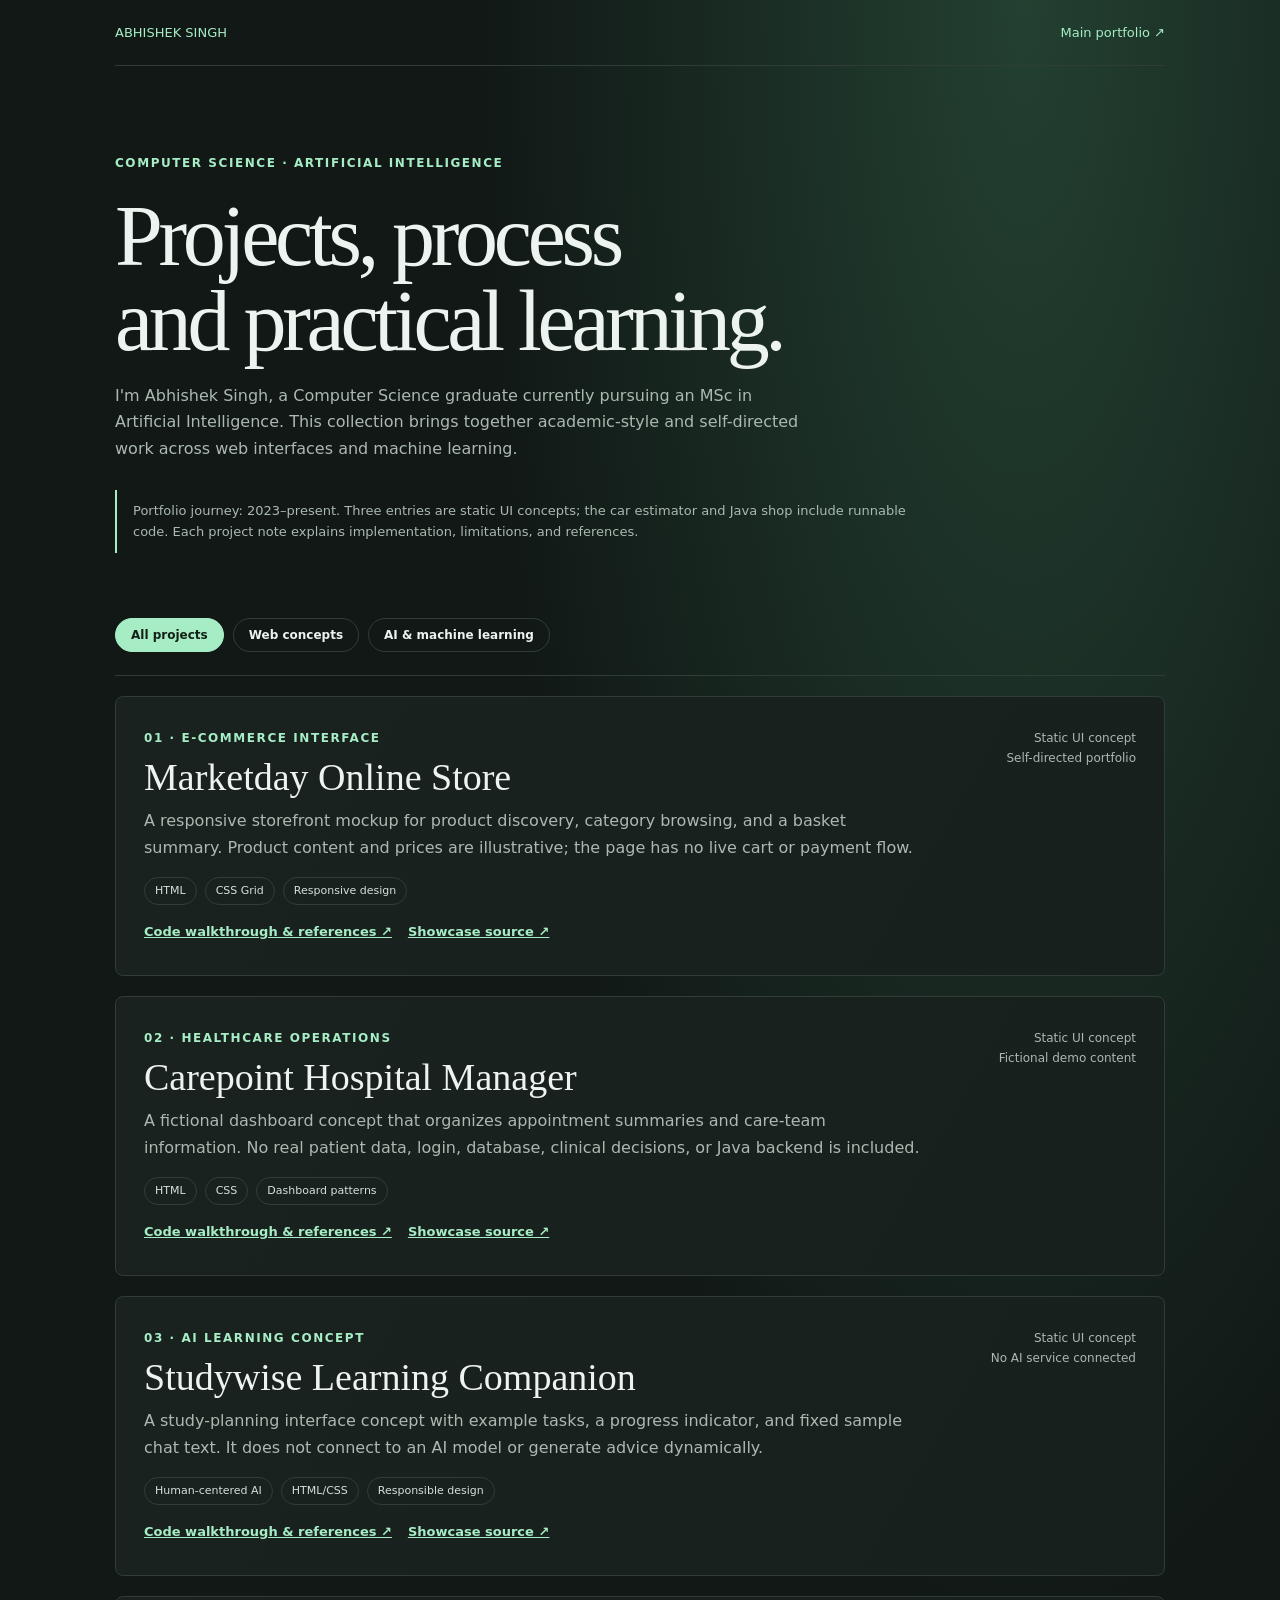
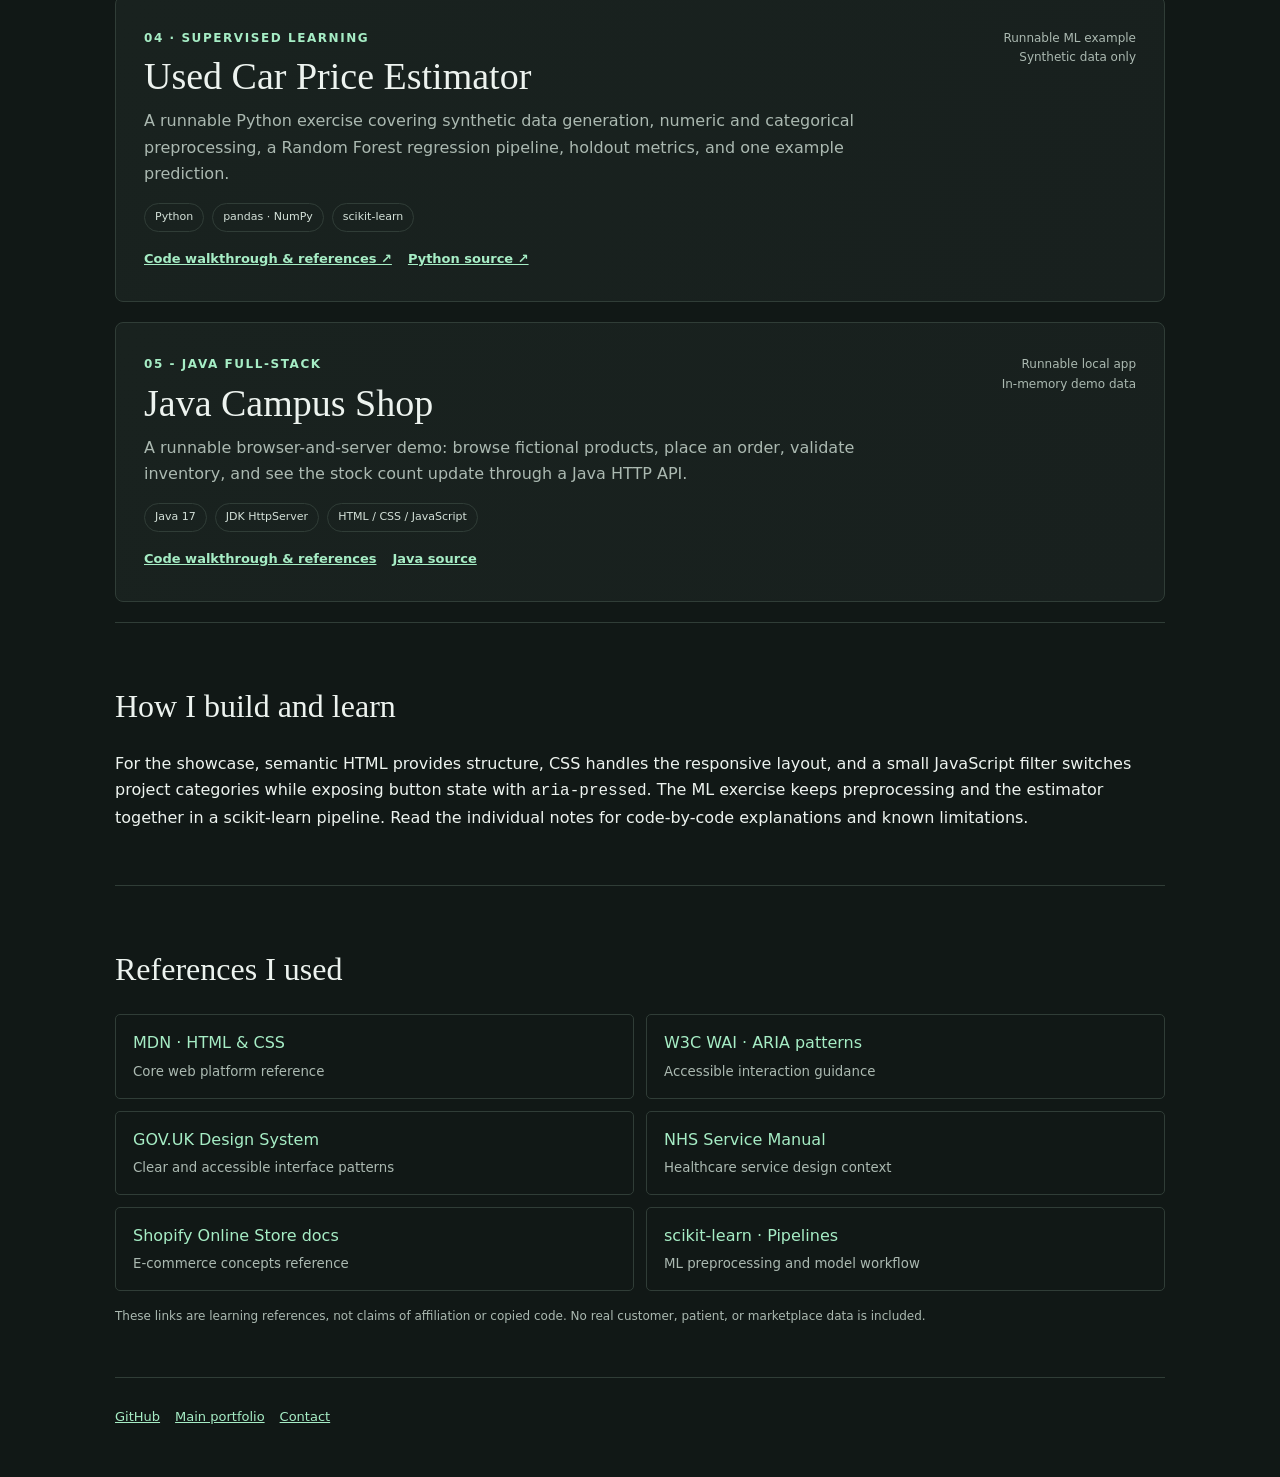
==== commit fe28303b: "Polish Java project showcase copy Use clear ASCII labels in the Java card so its title and source li" ====
--- a/index.html
+++ b/index.html
@@ -17,7 +17,7 @@
 <article class="project" data-kind="web"><div><div class="tag">02 · Healthcare operations</div><h2>Carepoint Hospital Manager</h2><p>A fictional dashboard concept that organizes appointment summaries and care-team information. No real patient data, login, database, clinical decisions, or Java backend is included.</p><div class="pills"><span class="pill">HTML</span><span class="pill">CSS</span><span class="pill">Dashboard patterns</span></div><div class="links"><a href="https://github.com/asksuk0105-a11y/abhishek-project-showcase/tree/main/carepoint">Code walkthrough & references ↗</a><a href="https://github.com/asksuk0105-a11y/abhishek-project-showcase/blob/main/index.html">Showcase source ↗</a></div></div><div class="kind">Static UI concept<br>Fictional demo content</div></article>
 <article class="project" data-kind="ai"><div><div class="tag">03 · AI learning concept</div><h2>Studywise Learning Companion</h2><p>A study-planning interface concept with example tasks, a progress indicator, and fixed sample chat text. It does not connect to an AI model or generate advice dynamically.</p><div class="pills"><span class="pill">Human-centered AI</span><span class="pill">HTML/CSS</span><span class="pill">Responsible design</span></div><div class="links"><a href="https://github.com/asksuk0105-a11y/abhishek-project-showcase/tree/main/studywise">Code walkthrough & references ↗</a><a href="https://github.com/asksuk0105-a11y/abhishek-project-showcase/blob/main/index.html">Showcase source ↗</a></div></div><div class="kind">Static UI concept<br>No AI service connected</div></article>
 <article class="project" data-kind="ai"><div><div class="tag">04 · Supervised learning</div><h2>Used Car Price Estimator</h2><p>A runnable Python exercise covering synthetic data generation, numeric and categorical preprocessing, a Random Forest regression pipeline, holdout metrics, and one example prediction.</p><div class="pills"><span class="pill">Python</span><span class="pill">pandas · NumPy</span><span class="pill">scikit-learn</span></div><div class="links"><a href="https://github.com/asksuk0105-a11y/abhishek-project-showcase/tree/main/car-price-prediction">Code walkthrough & references ↗</a><a href="https://github.com/asksuk0105-a11y/abhishek-project-showcase/blob/main/car-price-prediction/train_model.py">Python source ↗</a></div></div><div class="kind">Runnable ML example<br>Synthetic data only</div></article>
-<article class="project" data-kind="web"><div><div class="tag">05 ? Java full-stack</div><h2>Java Campus Shop</h2><p>A runnable browser-and-server demo: browse fictional products, place an order, validate inventory, and see the stock count update through a Java HTTP API.</p><div class="pills"><span class="pill">Java 17</span><span class="pill">JDK HttpServer</span><span class="pill">HTML ? CSS ? JavaScript</span></div><div class="links"><a href="https://github.com/asksuk0105-a11y/abhishek-project-showcase/tree/main/java-campus-shop">Code walkthrough & references ?</a><a href="https://github.com/asksuk0105-a11y/abhishek-project-showcase/blob/main/java-campus-shop/ShopApplication.java">Java source ?</a></div></div><div class="kind">Runnable local app<br>In-memory demo data</div></article>
+<article class="project" data-kind="web"><div><div class="tag">05 - Java full-stack</div><h2>Java Campus Shop</h2><p>A runnable browser-and-server demo: browse fictional products, place an order, validate inventory, and see the stock count update through a Java HTTP API.</p><div class="pills"><span class="pill">Java 17</span><span class="pill">JDK HttpServer</span><span class="pill">HTML / CSS / JavaScript</span></div><div class="links"><a href="https://github.com/asksuk0105-a11y/abhishek-project-showcase/tree/main/java-campus-shop">Code walkthrough & references</a><a href="https://github.com/asksuk0105-a11y/abhishek-project-showcase/blob/main/java-campus-shop/ShopApplication.java">Java source</a></div></div><div class="kind">Runnable local app<br>In-memory demo data</div></article>
 <section class="section"><h2>How I build and learn</h2><p>For the showcase, semantic HTML provides structure, CSS handles the responsive layout, and a small JavaScript filter switches project categories while exposing button state with <code>aria-pressed</code>. The ML exercise keeps preprocessing and the estimator together in a scikit-learn pipeline. Read the individual notes for code-by-code explanations and known limitations.</p></section>
 <section class="section"><h2>References I used</h2><div class="refgrid"><a href="https://developer.mozilla.org/en-US/docs/Web/HTML">MDN · HTML & CSS<small>Core web platform reference</small></a><a href="https://www.w3.org/WAI/ARIA/apg/">W3C WAI · ARIA patterns<small>Accessible interaction guidance</small></a><a href="https://design-system.service.gov.uk/">GOV.UK Design System<small>Clear and accessible interface patterns</small></a><a href="https://service-manual.nhs.uk/">NHS Service Manual<small>Healthcare service design context</small></a><a href="https://help.shopify.com/en/manual/online-store">Shopify Online Store docs<small>E-commerce concepts reference</small></a><a href="https://scikit-learn.org/stable/modules/compose.html">scikit-learn · Pipelines<small>ML preprocessing and model workflow</small></a></div><p class="kind" style="text-align:left;margin-top:16px">These links are learning references, not claims of affiliation or copied code. No real customer, patient, or marketplace data is included.</p></section>
 </main>
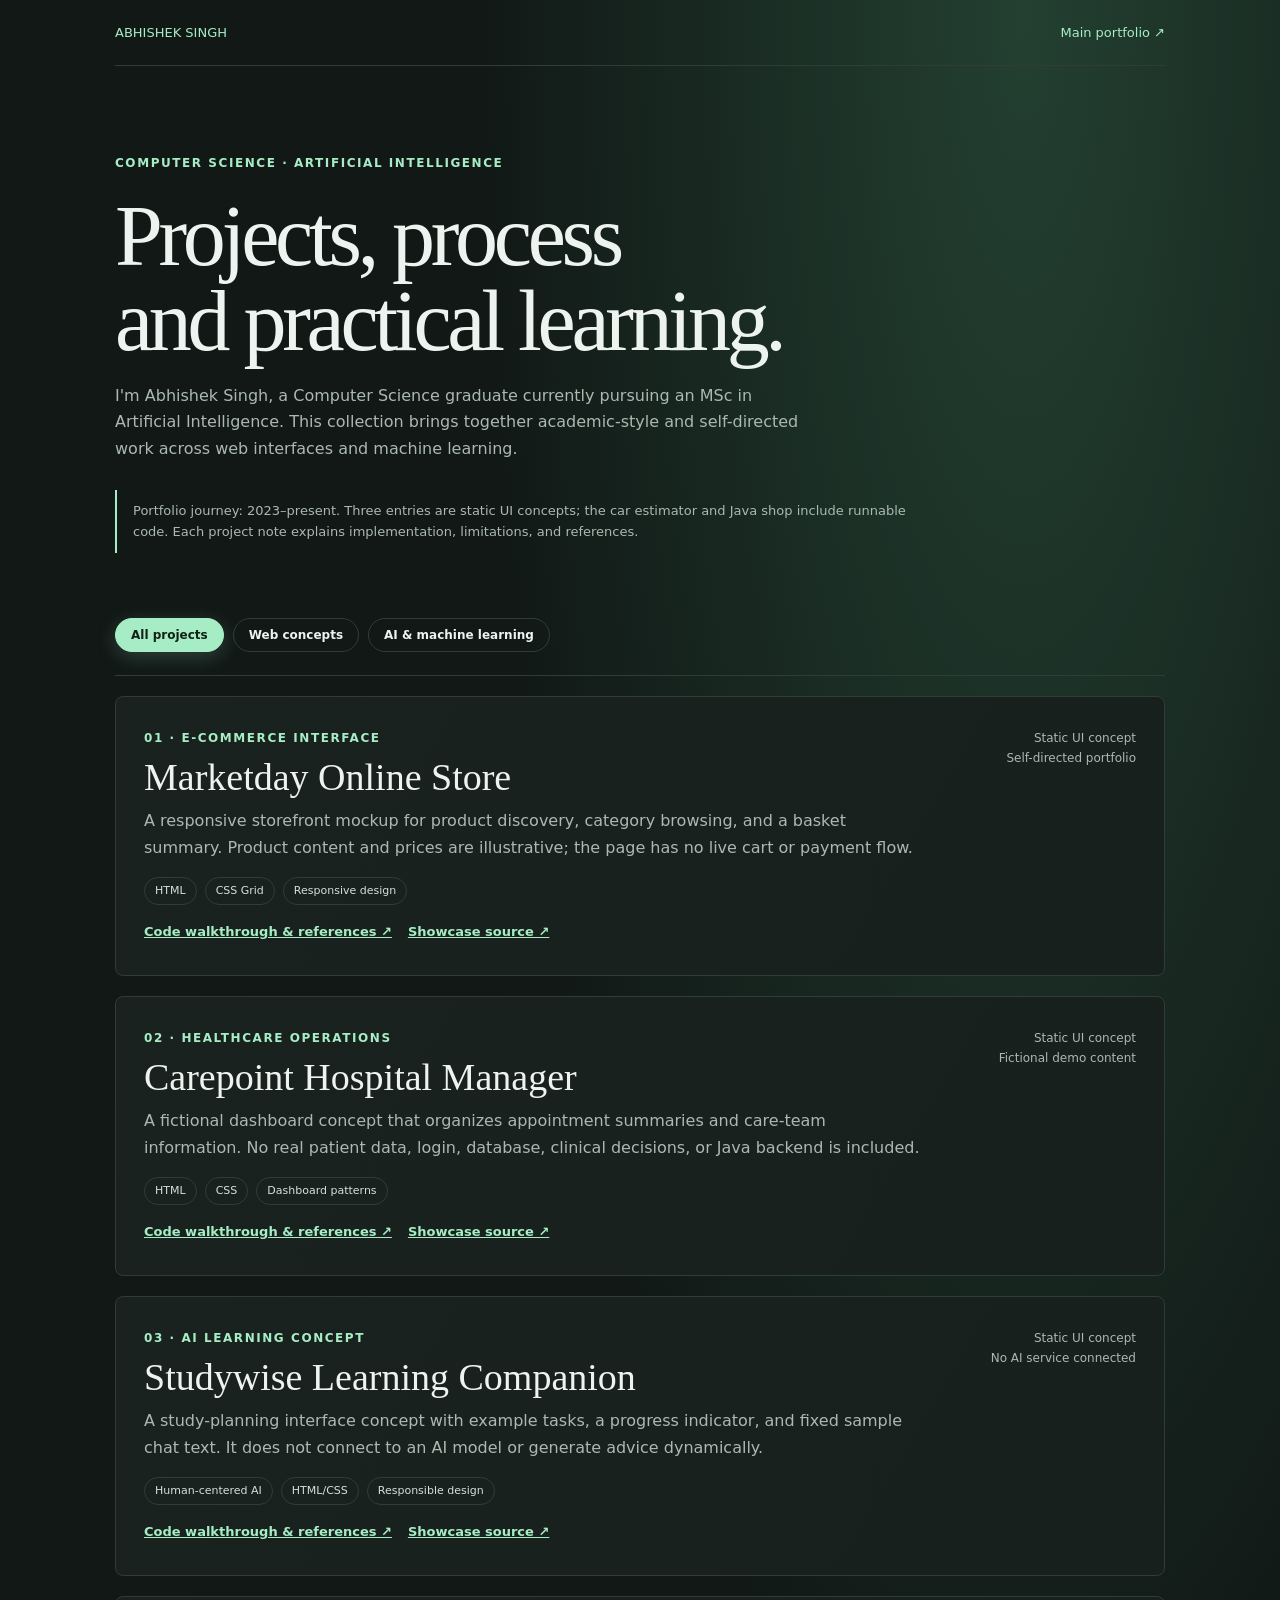
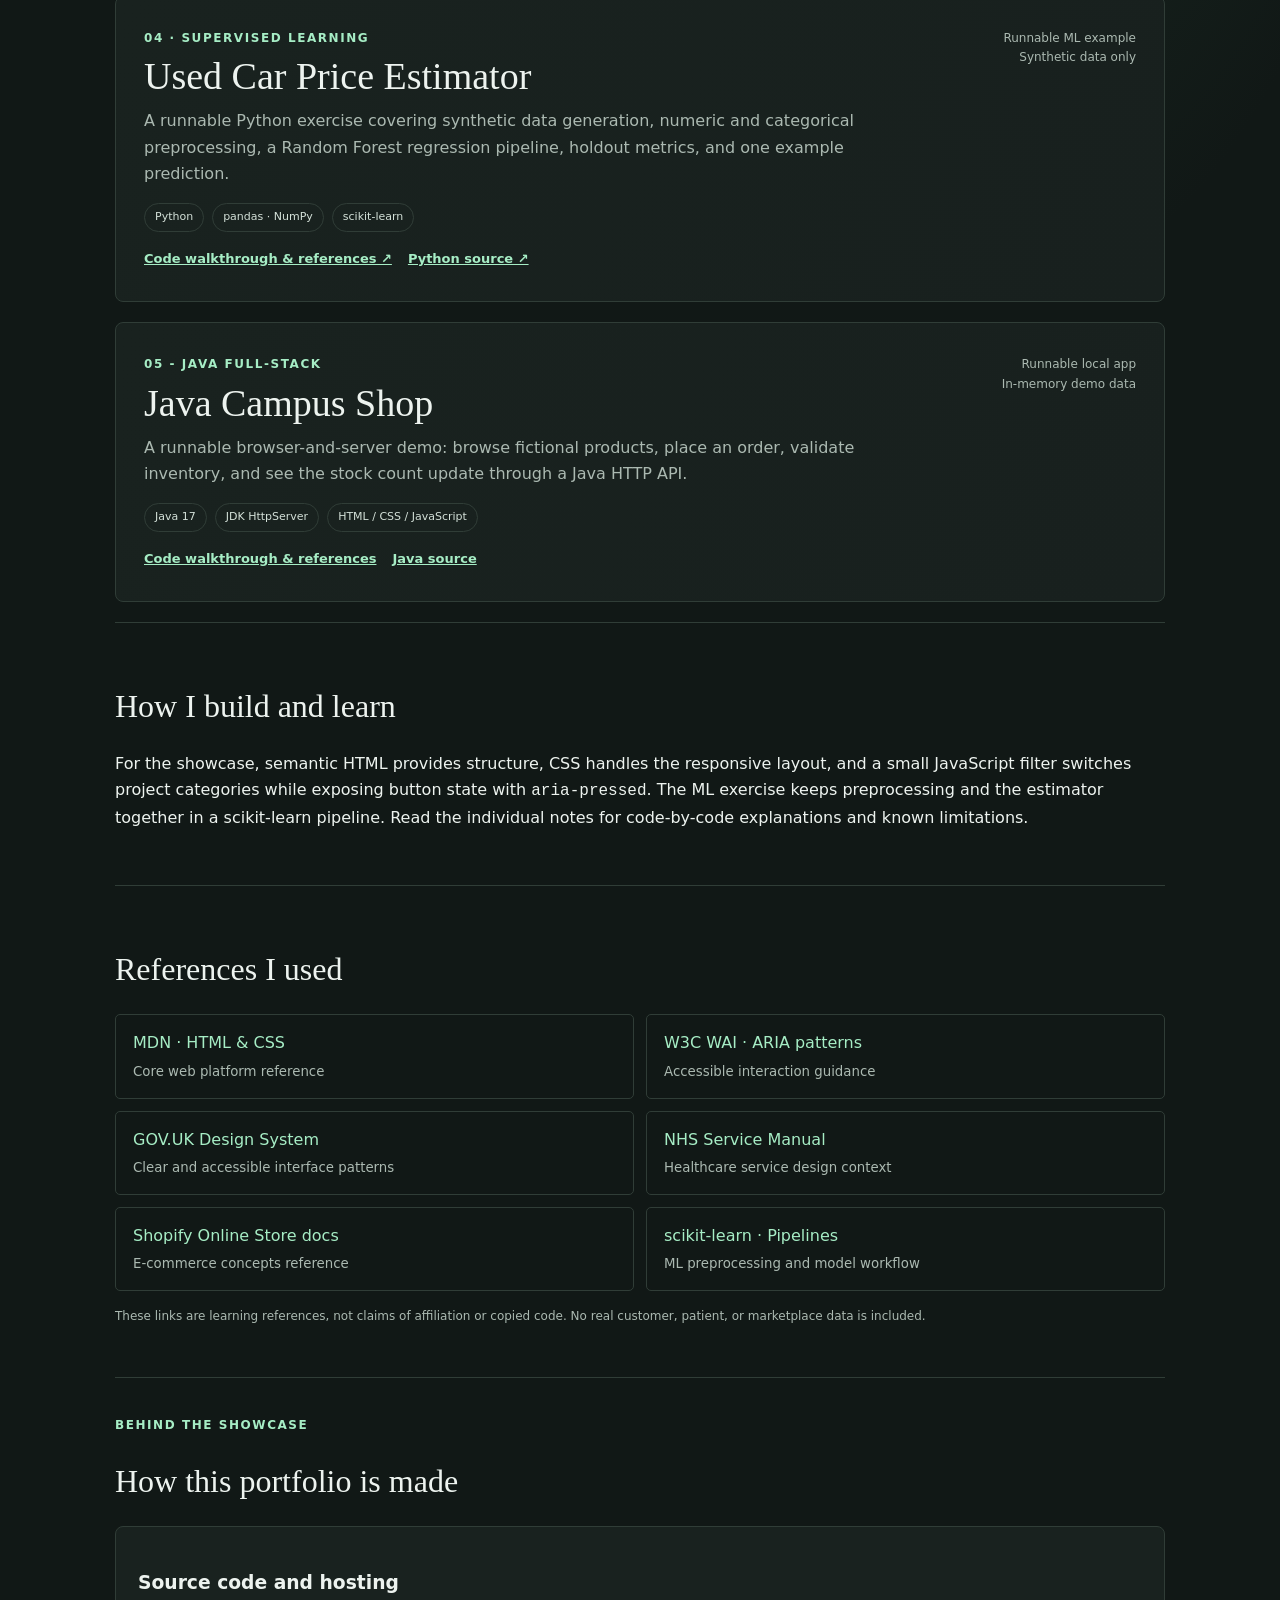
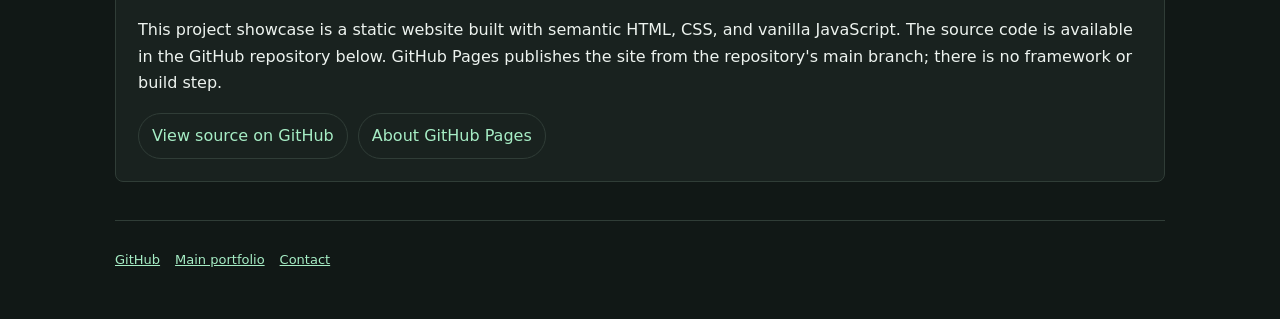
==== commit 524cd00e: "Polish project showcase animations and build notes" ====
--- a/index.html
+++ b/index.html
@@ -5,7 +5,7 @@
 <meta name="theme-color" content="#111816"><meta name="description" content="Abhishek Singh's computer science and AI portfolio projects, with code walkthroughs and references.">
 <title>Abhishek Singh · Project Portfolio</title>
 <style>
-:root{color-scheme:dark;--bg:#111816;--panel:#19221f;--line:#303d37;--text:#edf3ef;--muted:#abb9b1;--accent:#a6edc5;--serif:Georgia,serif;--sans:Inter,system-ui,-apple-system,'Segoe UI',sans-serif}*{box-sizing:border-box}body{margin:0;background:radial-gradient(ellipse at 80% 0%,#234031 0,transparent 38%),var(--bg);color:var(--text);font:16px/1.65 var(--sans)}a{color:var(--accent)}a:focus-visible,button:focus-visible{outline:3px solid #f4c96b;outline-offset:4px}.wrap{width:min(1050px,calc(100% - 40px));margin:auto}.top{padding:22px 0;border-bottom:1px solid var(--line);display:flex;justify-content:space-between;gap:18px;font-size:13px}.top a{text-decoration:none}.hero{padding:88px 0 65px;max-width:810px}.eyebrow,.tag{color:var(--accent);font-size:12px;font-weight:750;letter-spacing:.13em;text-transform:uppercase}.hero h1{font:500 clamp(48px,8vw,86px)/.98 var(--serif);letter-spacing:-.05em;margin:20px 0}.hero p{color:var(--muted);max-width:690px}.intro-note{border-left:2px solid var(--accent);padding:10px 16px;color:var(--muted);font-size:13px;margin-top:28px}.filters{display:flex;gap:9px;flex-wrap:wrap;padding:0 0 23px;border-bottom:1px solid var(--line)}button{border:1px solid var(--line);background:transparent;color:var(--text);padding:9px 15px;border-radius:30px;font:700 12px var(--sans);cursor:pointer}button[aria-pressed=true]{background:var(--accent);border-color:var(--accent);color:#122017}.project{display:grid;grid-template-columns:minmax(0,1fr) 180px;gap:30px;align-items:start;padding:32px 28px;margin:20px 0;background:linear-gradient(120deg,var(--panel),#18201e);border:1px solid var(--line);border-radius:8px}.project h2{font:500 clamp(27px,4vw,38px)/1.1 var(--serif);margin:8px 0}.project p{color:var(--muted);margin:10px 0}.pills{display:flex;flex-wrap:wrap;gap:8px;margin:16px 0}.pill{border:1px solid var(--line);border-radius:30px;padding:4px 10px;color:#d4e1d9;font-size:11px}.links{display:flex;gap:16px;flex-wrap:wrap;font-size:13px;font-weight:700}.kind{color:var(--muted);font-size:12px;text-align:right}.section{padding:38px 0;border-top:1px solid var(--line)}.section h2{font:500 32px var(--serif)}.refgrid{display:grid;grid-template-columns:repeat(2,1fr);gap:12px}.refgrid a{display:block;padding:15px 17px;border:1px solid var(--line);border-radius:5px;text-decoration:none}.refgrid small{display:block;color:var(--muted);margin-top:4px}.footer{border-top:1px solid var(--line);padding:28px 0 50px;color:var(--muted);font-size:13px}.footer a{margin-right:15px}[hidden]{display:none!important}@media(max-width:650px){.wrap{width:min(100% - 28px,540px)}.hero{padding:60px 0 42px}.project{grid-template-columns:1fr;padding:22px}.kind{text-align:left}.refgrid{grid-template-columns:1fr}.top{font-size:11px}}
+:root{color-scheme:dark;--bg:#111816;--panel:#19221f;--line:#303d37;--text:#edf3ef;--muted:#abb9b1;--accent:#a6edc5;--serif:Georgia,serif;--sans:Inter,system-ui,-apple-system,'Segoe UI',sans-serif}*{box-sizing:border-box}body{margin:0;background:radial-gradient(ellipse at 80% 0%,#234031 0,transparent 38%),var(--bg);color:var(--text);font:16px/1.65 var(--sans)}a{color:var(--accent)}a:focus-visible,button:focus-visible{outline:3px solid #f4c96b;outline-offset:4px}.wrap{width:min(1050px,calc(100% - 40px));margin:auto}.top{padding:22px 0;border-bottom:1px solid var(--line);display:flex;justify-content:space-between;gap:18px;font-size:13px}.top a{text-decoration:none}.hero{padding:88px 0 65px;max-width:810px}.eyebrow,.tag{color:var(--accent);font-size:12px;font-weight:750;letter-spacing:.13em;text-transform:uppercase}.hero h1{font:500 clamp(48px,8vw,86px)/.98 var(--serif);letter-spacing:-.05em;margin:20px 0}.hero p{color:var(--muted);max-width:690px}.intro-note{border-left:2px solid var(--accent);padding:10px 16px;color:var(--muted);font-size:13px;margin-top:28px}.filters{display:flex;gap:9px;flex-wrap:wrap;padding:0 0 23px;border-bottom:1px solid var(--line)}button{border:1px solid var(--line);background:transparent;color:var(--text);padding:9px 15px;border-radius:30px;font:700 12px var(--sans);cursor:pointer}button[aria-pressed=true]{background:var(--accent);border-color:var(--accent);color:#122017}.project{display:grid;grid-template-columns:minmax(0,1fr) 180px;gap:30px;align-items:start;padding:32px 28px;margin:20px 0;background:linear-gradient(120deg,var(--panel),#18201e);border:1px solid var(--line);border-radius:8px}.project h2{font:500 clamp(27px,4vw,38px)/1.1 var(--serif);margin:8px 0}.project p{color:var(--muted);margin:10px 0}.pills{display:flex;flex-wrap:wrap;gap:8px;margin:16px 0}.pill{border:1px solid var(--line);border-radius:30px;padding:4px 10px;color:#d4e1d9;font-size:11px}.links{display:flex;gap:16px;flex-wrap:wrap;font-size:13px;font-weight:700}.kind{color:var(--muted);font-size:12px;text-align:right}.section{padding:38px 0;border-top:1px solid var(--line)}.section h2{font:500 32px var(--serif)}.refgrid{display:grid;grid-template-columns:repeat(2,1fr);gap:12px}.refgrid a{display:block;padding:15px 17px;border:1px solid var(--line);border-radius:5px;text-decoration:none}.refgrid small{display:block;color:var(--muted);margin-top:4px}.footer{border-top:1px solid var(--line);padding:28px 0 50px;color:var(--muted);font-size:13px}.footer a{margin-right:15px}[hidden]{display:none!important}@media(max-width:650px){.wrap{width:min(100% - 28px,540px)}.hero{padding:60px 0 42px}.project{grid-template-columns:1fr;padding:22px}.kind{text-align:left}.refgrid{grid-template-columns:1fr}.top{font-size:11px}}button{transition:background-color .25s ease,color .25s ease,border-color .25s ease,transform .25s ease,box-shadow .25s ease}button:hover{border-color:var(--accent);transform:translateY(-2px)}button[aria-pressed=true]{box-shadow:0 5px 20px #a6edc533}.project{animation:card-in .45s both;transition:transform .25s ease,border-color .25s ease,box-shadow .25s ease}.project:hover{transform:translateY(-4px);border-color:#587765;box-shadow:0 18px 38px #0003}@keyframes card-in{from{opacity:0;transform:translateY(12px)}to{opacity:1;transform:translateY(0)}}.build-note{padding:22px;border:1px solid var(--line);border-radius:8px;background:#19221f}.build-links{display:flex;flex-wrap:wrap;gap:10px}.build-links a{padding:9px 13px;border:1px solid var(--line);border-radius:30px;text-decoration:none;transition:background .2s ease}.build-links a:hover{background:#26382d}@media(prefers-reduced-motion:reduce){*,*::before,*::after{animation-duration:.01ms!important;transition-duration:.01ms!important}}
 </style>
 </head>
 <body>
@@ -19,7 +19,7 @@
 <article class="project" data-kind="ai"><div><div class="tag">04 · Supervised learning</div><h2>Used Car Price Estimator</h2><p>A runnable Python exercise covering synthetic data generation, numeric and categorical preprocessing, a Random Forest regression pipeline, holdout metrics, and one example prediction.</p><div class="pills"><span class="pill">Python</span><span class="pill">pandas · NumPy</span><span class="pill">scikit-learn</span></div><div class="links"><a href="https://github.com/asksuk0105-a11y/abhishek-project-showcase/tree/main/car-price-prediction">Code walkthrough & references ↗</a><a href="https://github.com/asksuk0105-a11y/abhishek-project-showcase/blob/main/car-price-prediction/train_model.py">Python source ↗</a></div></div><div class="kind">Runnable ML example<br>Synthetic data only</div></article>
 <article class="project" data-kind="web"><div><div class="tag">05 - Java full-stack</div><h2>Java Campus Shop</h2><p>A runnable browser-and-server demo: browse fictional products, place an order, validate inventory, and see the stock count update through a Java HTTP API.</p><div class="pills"><span class="pill">Java 17</span><span class="pill">JDK HttpServer</span><span class="pill">HTML / CSS / JavaScript</span></div><div class="links"><a href="https://github.com/asksuk0105-a11y/abhishek-project-showcase/tree/main/java-campus-shop">Code walkthrough & references</a><a href="https://github.com/asksuk0105-a11y/abhishek-project-showcase/blob/main/java-campus-shop/ShopApplication.java">Java source</a></div></div><div class="kind">Runnable local app<br>In-memory demo data</div></article>
 <section class="section"><h2>How I build and learn</h2><p>For the showcase, semantic HTML provides structure, CSS handles the responsive layout, and a small JavaScript filter switches project categories while exposing button state with <code>aria-pressed</code>. The ML exercise keeps preprocessing and the estimator together in a scikit-learn pipeline. Read the individual notes for code-by-code explanations and known limitations.</p></section>
-<section class="section"><h2>References I used</h2><div class="refgrid"><a href="https://developer.mozilla.org/en-US/docs/Web/HTML">MDN · HTML & CSS<small>Core web platform reference</small></a><a href="https://www.w3.org/WAI/ARIA/apg/">W3C WAI · ARIA patterns<small>Accessible interaction guidance</small></a><a href="https://design-system.service.gov.uk/">GOV.UK Design System<small>Clear and accessible interface patterns</small></a><a href="https://service-manual.nhs.uk/">NHS Service Manual<small>Healthcare service design context</small></a><a href="https://help.shopify.com/en/manual/online-store">Shopify Online Store docs<small>E-commerce concepts reference</small></a><a href="https://scikit-learn.org/stable/modules/compose.html">scikit-learn · Pipelines<small>ML preprocessing and model workflow</small></a></div><p class="kind" style="text-align:left;margin-top:16px">These links are learning references, not claims of affiliation or copied code. No real customer, patient, or marketplace data is included.</p></section>
+<section class="section"><h2>References I used</h2><div class="refgrid"><a href="https://developer.mozilla.org/en-US/docs/Web/HTML">MDN · HTML & CSS<small>Core web platform reference</small></a><a href="https://www.w3.org/WAI/ARIA/apg/">W3C WAI · ARIA patterns<small>Accessible interaction guidance</small></a><a href="https://design-system.service.gov.uk/">GOV.UK Design System<small>Clear and accessible interface patterns</small></a><a href="https://service-manual.nhs.uk/">NHS Service Manual<small>Healthcare service design context</small></a><a href="https://help.shopify.com/en/manual/online-store">Shopify Online Store docs<small>E-commerce concepts reference</small></a><a href="https://scikit-learn.org/stable/modules/compose.html">scikit-learn · Pipelines<small>ML preprocessing and model workflow</small></a></div><p class="kind" style="text-align:left;margin-top:16px">These links are learning references, not claims of affiliation or copied code. No real customer, patient, or marketplace data is included.</p></section><section class="section" id="build"><div class="eyebrow">Behind the showcase</div><h2>How this portfolio is made</h2><div class="build-note"><h3>Source code and hosting</h3><p>This project showcase is a static website built with semantic HTML, CSS, and vanilla JavaScript. The source code is available in the GitHub repository below. GitHub Pages publishes the site from the repository's main branch; there is no framework or build step.</p><div class="build-links"><a href="https://github.com/asksuk0105-a11y/abhishek-project-showcase">View source on GitHub</a><a href="https://pages.github.com/">About GitHub Pages</a></div></div></section>
 </main>
 <footer class="wrap footer"><a href="https://github.com/asksuk0105-a11y">GitHub</a><a href="https://asksuk0105-a11y.github.io/abhishek-singh-portfolio/">Main portfolio</a><a href="mailto:abhisheksingh00015@gmail.com">Contact</a></footer>
 <script>document.querySelectorAll('.filters button').forEach(button=>button.addEventListener('click',()=>{document.querySelectorAll('.filters button').forEach(item=>item.setAttribute('aria-pressed',String(item===button)));document.querySelectorAll('.project').forEach(card=>card.hidden=button.dataset.filter!=='all'&&card.dataset.kind!==button.dataset.filter)}));</script>
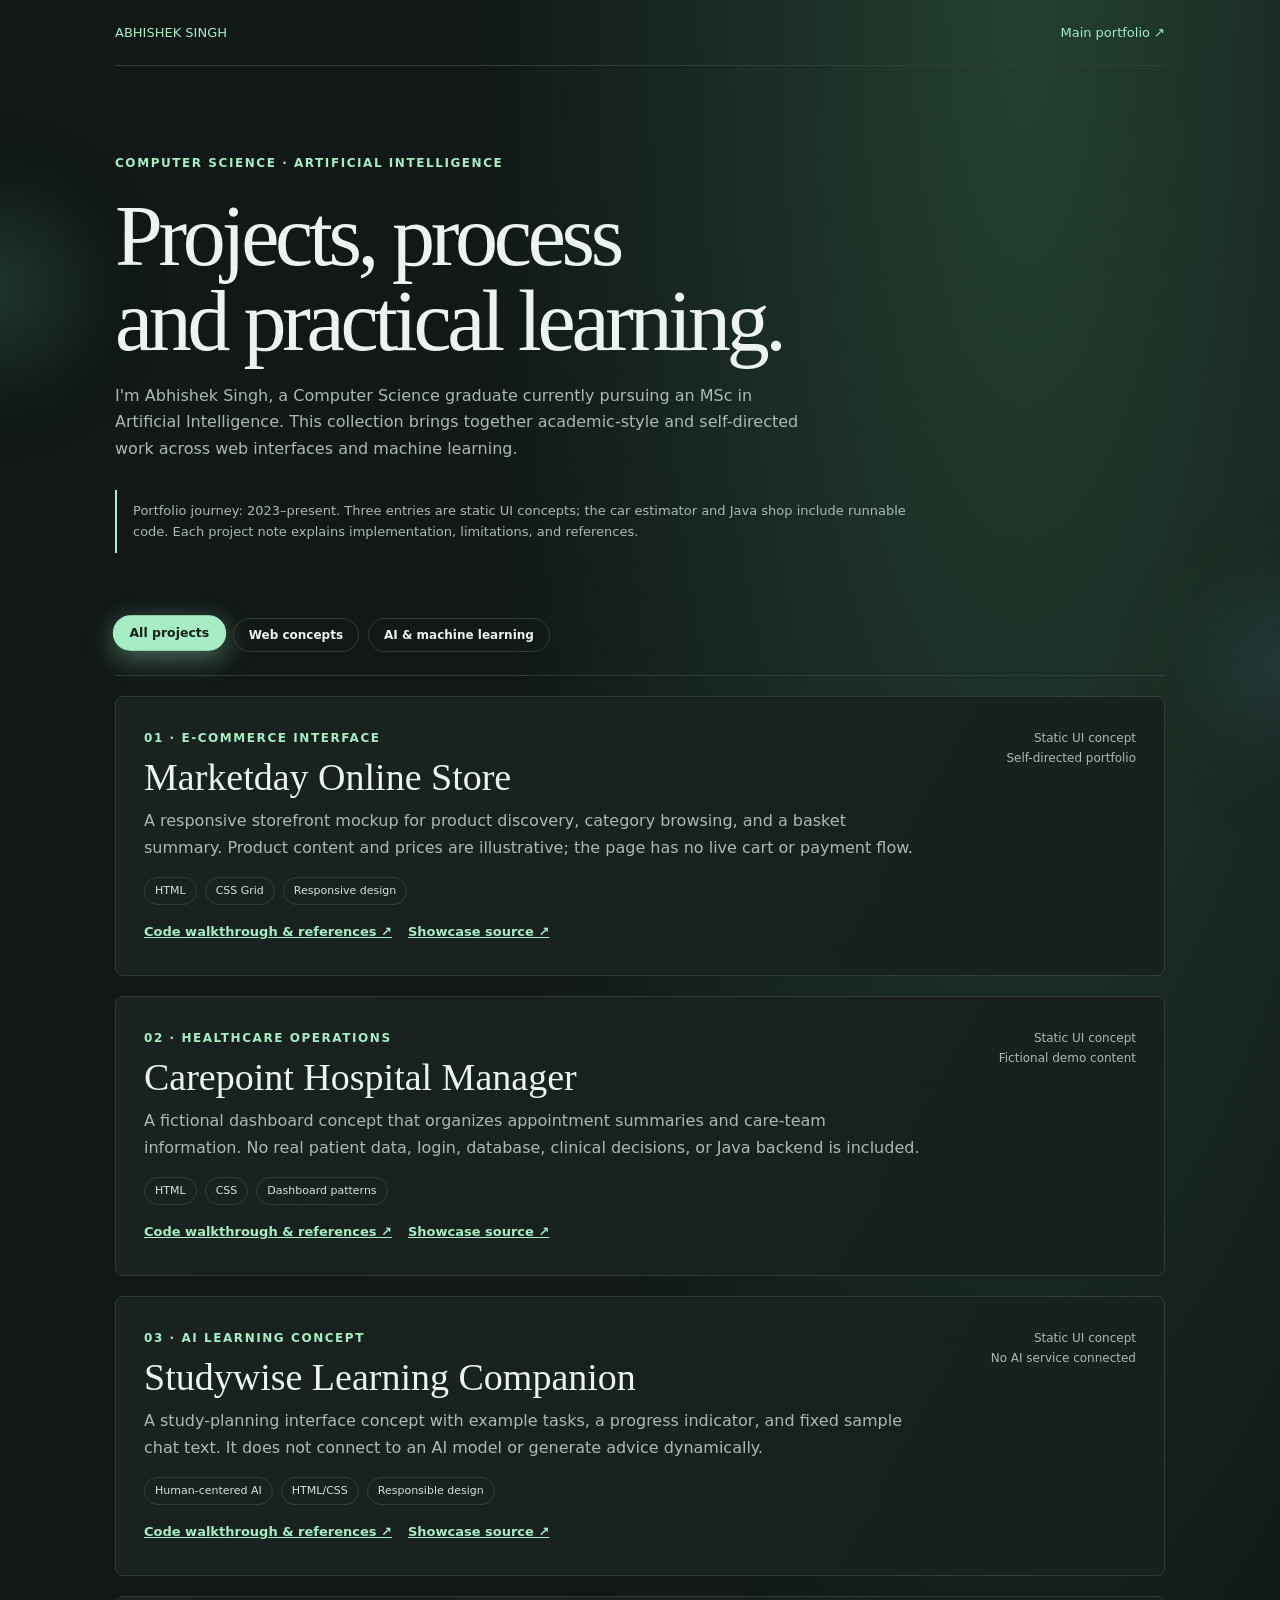
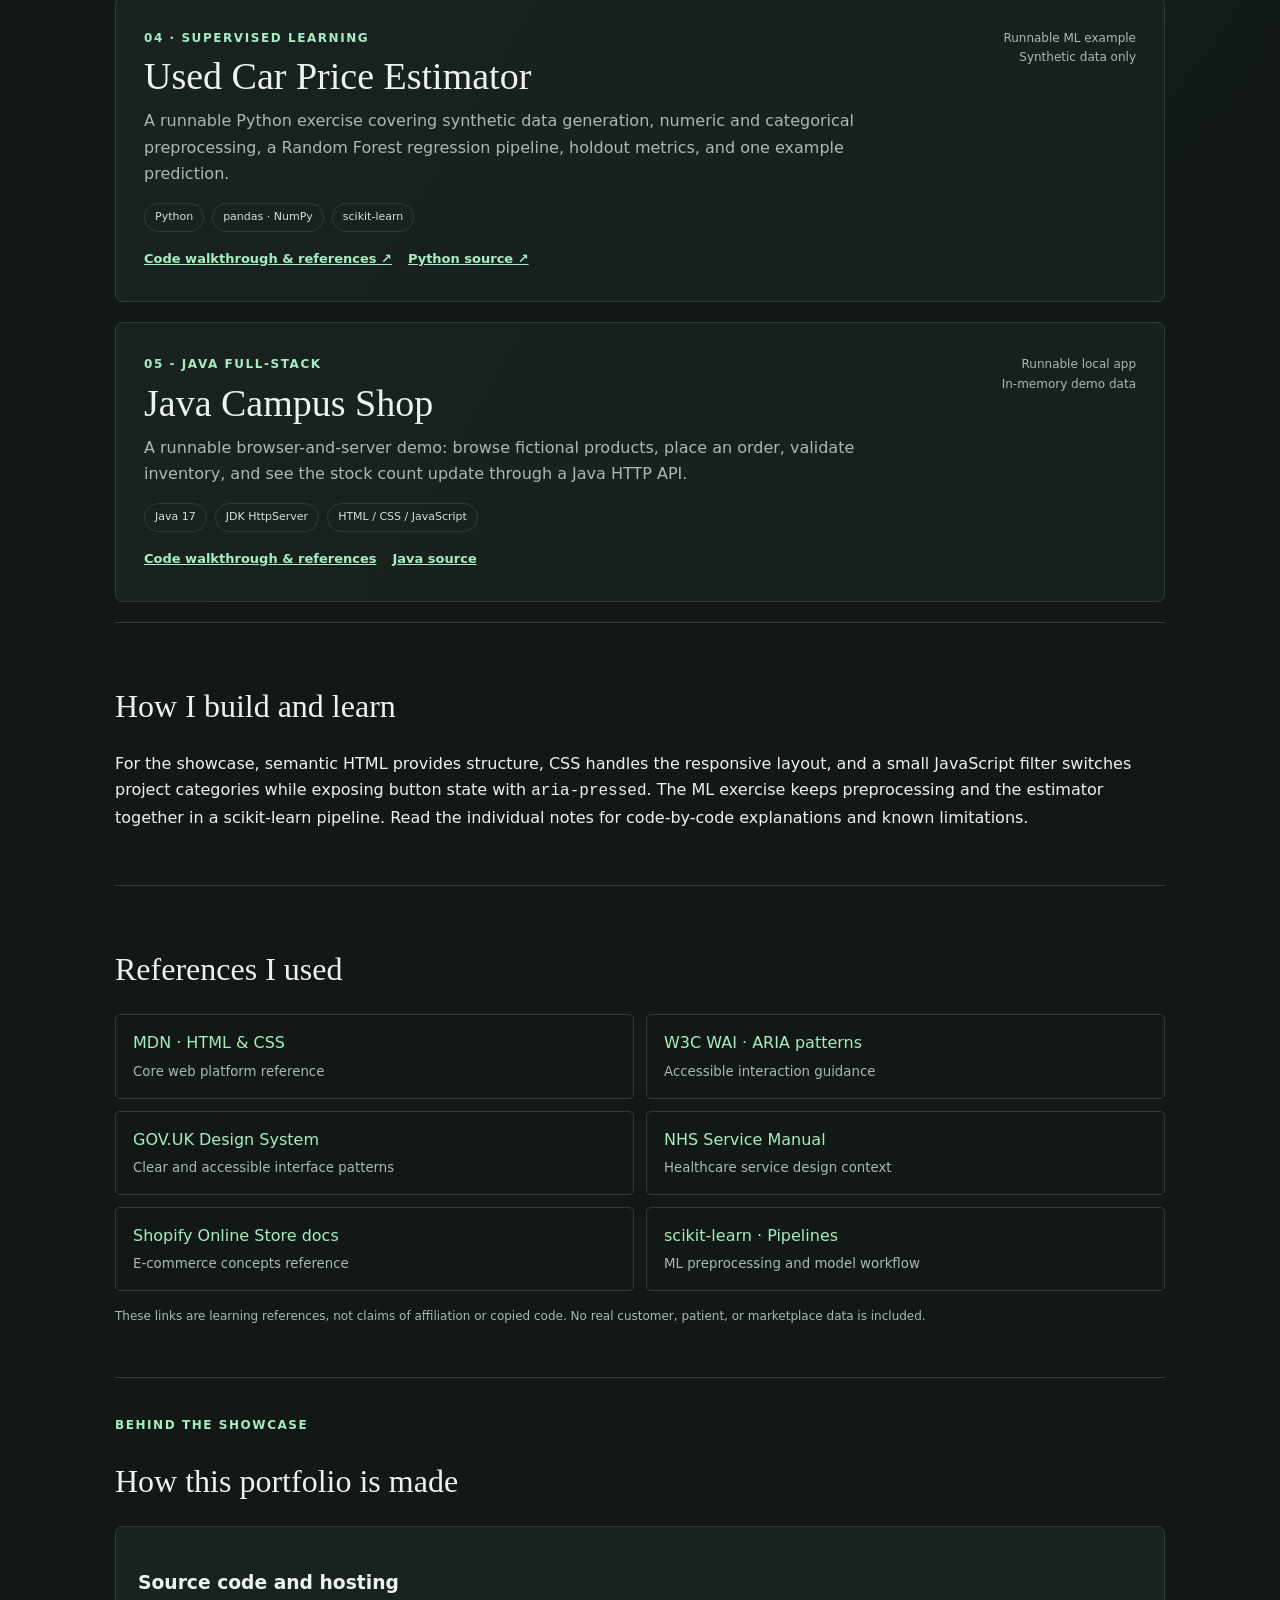
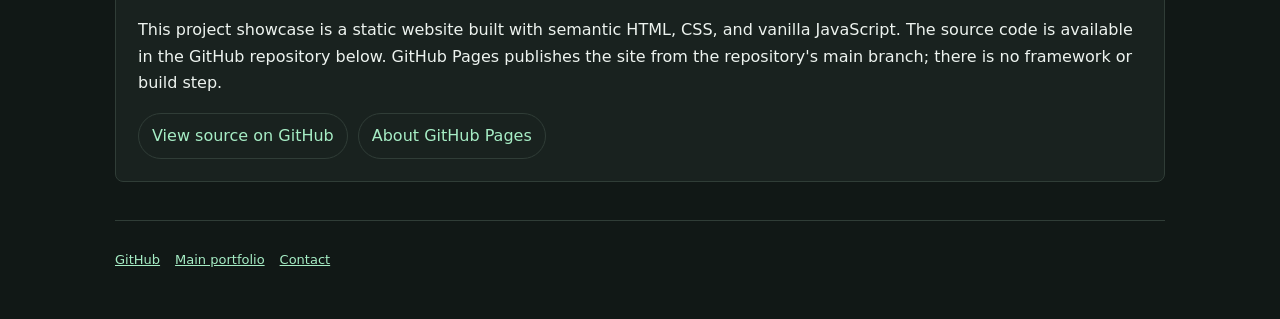
==== commit b45d67b4: "Add animated side glows and scroll reveals" ====
--- a/index.html
+++ b/index.html
@@ -5,7 +5,7 @@
 <meta name="theme-color" content="#111816"><meta name="description" content="Abhishek Singh's computer science and AI portfolio projects, with code walkthroughs and references.">
 <title>Abhishek Singh · Project Portfolio</title>
 <style>
-:root{color-scheme:dark;--bg:#111816;--panel:#19221f;--line:#303d37;--text:#edf3ef;--muted:#abb9b1;--accent:#a6edc5;--serif:Georgia,serif;--sans:Inter,system-ui,-apple-system,'Segoe UI',sans-serif}*{box-sizing:border-box}body{margin:0;background:radial-gradient(ellipse at 80% 0%,#234031 0,transparent 38%),var(--bg);color:var(--text);font:16px/1.65 var(--sans)}a{color:var(--accent)}a:focus-visible,button:focus-visible{outline:3px solid #f4c96b;outline-offset:4px}.wrap{width:min(1050px,calc(100% - 40px));margin:auto}.top{padding:22px 0;border-bottom:1px solid var(--line);display:flex;justify-content:space-between;gap:18px;font-size:13px}.top a{text-decoration:none}.hero{padding:88px 0 65px;max-width:810px}.eyebrow,.tag{color:var(--accent);font-size:12px;font-weight:750;letter-spacing:.13em;text-transform:uppercase}.hero h1{font:500 clamp(48px,8vw,86px)/.98 var(--serif);letter-spacing:-.05em;margin:20px 0}.hero p{color:var(--muted);max-width:690px}.intro-note{border-left:2px solid var(--accent);padding:10px 16px;color:var(--muted);font-size:13px;margin-top:28px}.filters{display:flex;gap:9px;flex-wrap:wrap;padding:0 0 23px;border-bottom:1px solid var(--line)}button{border:1px solid var(--line);background:transparent;color:var(--text);padding:9px 15px;border-radius:30px;font:700 12px var(--sans);cursor:pointer}button[aria-pressed=true]{background:var(--accent);border-color:var(--accent);color:#122017}.project{display:grid;grid-template-columns:minmax(0,1fr) 180px;gap:30px;align-items:start;padding:32px 28px;margin:20px 0;background:linear-gradient(120deg,var(--panel),#18201e);border:1px solid var(--line);border-radius:8px}.project h2{font:500 clamp(27px,4vw,38px)/1.1 var(--serif);margin:8px 0}.project p{color:var(--muted);margin:10px 0}.pills{display:flex;flex-wrap:wrap;gap:8px;margin:16px 0}.pill{border:1px solid var(--line);border-radius:30px;padding:4px 10px;color:#d4e1d9;font-size:11px}.links{display:flex;gap:16px;flex-wrap:wrap;font-size:13px;font-weight:700}.kind{color:var(--muted);font-size:12px;text-align:right}.section{padding:38px 0;border-top:1px solid var(--line)}.section h2{font:500 32px var(--serif)}.refgrid{display:grid;grid-template-columns:repeat(2,1fr);gap:12px}.refgrid a{display:block;padding:15px 17px;border:1px solid var(--line);border-radius:5px;text-decoration:none}.refgrid small{display:block;color:var(--muted);margin-top:4px}.footer{border-top:1px solid var(--line);padding:28px 0 50px;color:var(--muted);font-size:13px}.footer a{margin-right:15px}[hidden]{display:none!important}@media(max-width:650px){.wrap{width:min(100% - 28px,540px)}.hero{padding:60px 0 42px}.project{grid-template-columns:1fr;padding:22px}.kind{text-align:left}.refgrid{grid-template-columns:1fr}.top{font-size:11px}}button{transition:background-color .25s ease,color .25s ease,border-color .25s ease,transform .25s ease,box-shadow .25s ease}button:hover{border-color:var(--accent);transform:translateY(-2px)}button[aria-pressed=true]{box-shadow:0 5px 20px #a6edc533}.project{animation:card-in .45s both;transition:transform .25s ease,border-color .25s ease,box-shadow .25s ease}.project:hover{transform:translateY(-4px);border-color:#587765;box-shadow:0 18px 38px #0003}@keyframes card-in{from{opacity:0;transform:translateY(12px)}to{opacity:1;transform:translateY(0)}}.build-note{padding:22px;border:1px solid var(--line);border-radius:8px;background:#19221f}.build-links{display:flex;flex-wrap:wrap;gap:10px}.build-links a{padding:9px 13px;border:1px solid var(--line);border-radius:30px;text-decoration:none;transition:background .2s ease}.build-links a:hover{background:#26382d}@media(prefers-reduced-motion:reduce){*,*::before,*::after{animation-duration:.01ms!important;transition-duration:.01ms!important}}
+:root{color-scheme:dark;--bg:#111816;--panel:#19221f;--line:#303d37;--text:#edf3ef;--muted:#abb9b1;--accent:#a6edc5;--serif:Georgia,serif;--sans:Inter,system-ui,-apple-system,'Segoe UI',sans-serif}*{box-sizing:border-box}body{margin:0;background:radial-gradient(ellipse at 80% 0%,#234031 0,transparent 38%),var(--bg);color:var(--text);font:16px/1.65 var(--sans)}a{color:var(--accent)}a:focus-visible,button:focus-visible{outline:3px solid #f4c96b;outline-offset:4px}.wrap{width:min(1050px,calc(100% - 40px));margin:auto}.top{padding:22px 0;border-bottom:1px solid var(--line);display:flex;justify-content:space-between;gap:18px;font-size:13px}.top a{text-decoration:none}.hero{padding:88px 0 65px;max-width:810px}.eyebrow,.tag{color:var(--accent);font-size:12px;font-weight:750;letter-spacing:.13em;text-transform:uppercase}.hero h1{font:500 clamp(48px,8vw,86px)/.98 var(--serif);letter-spacing:-.05em;margin:20px 0}.hero p{color:var(--muted);max-width:690px}.intro-note{border-left:2px solid var(--accent);padding:10px 16px;color:var(--muted);font-size:13px;margin-top:28px}.filters{display:flex;gap:9px;flex-wrap:wrap;padding:0 0 23px;border-bottom:1px solid var(--line)}button{border:1px solid var(--line);background:transparent;color:var(--text);padding:9px 15px;border-radius:30px;font:700 12px var(--sans);cursor:pointer}button[aria-pressed=true]{background:var(--accent);border-color:var(--accent);color:#122017}.project{display:grid;grid-template-columns:minmax(0,1fr) 180px;gap:30px;align-items:start;padding:32px 28px;margin:20px 0;background:linear-gradient(120deg,var(--panel),#18201e);border:1px solid var(--line);border-radius:8px}.project h2{font:500 clamp(27px,4vw,38px)/1.1 var(--serif);margin:8px 0}.project p{color:var(--muted);margin:10px 0}.pills{display:flex;flex-wrap:wrap;gap:8px;margin:16px 0}.pill{border:1px solid var(--line);border-radius:30px;padding:4px 10px;color:#d4e1d9;font-size:11px}.links{display:flex;gap:16px;flex-wrap:wrap;font-size:13px;font-weight:700}.kind{color:var(--muted);font-size:12px;text-align:right}.section{padding:38px 0;border-top:1px solid var(--line)}.section h2{font:500 32px var(--serif)}.refgrid{display:grid;grid-template-columns:repeat(2,1fr);gap:12px}.refgrid a{display:block;padding:15px 17px;border:1px solid var(--line);border-radius:5px;text-decoration:none}.refgrid small{display:block;color:var(--muted);margin-top:4px}.footer{border-top:1px solid var(--line);padding:28px 0 50px;color:var(--muted);font-size:13px}.footer a{margin-right:15px}[hidden]{display:none!important}@media(max-width:650px){.wrap{width:min(100% - 28px,540px)}.hero{padding:60px 0 42px}.project{grid-template-columns:1fr;padding:22px}.kind{text-align:left}.refgrid{grid-template-columns:1fr}.top{font-size:11px}}button{transition:background-color .25s ease,color .25s ease,border-color .25s ease,transform .25s ease,box-shadow .25s ease}button:hover{border-color:var(--accent);transform:translateY(-2px)}button[aria-pressed=true]{box-shadow:0 5px 20px #a6edc533}.project{animation:card-in .45s both;transition:transform .25s ease,border-color .25s ease,box-shadow .25s ease}.project:hover{transform:translateY(-4px);border-color:#587765;box-shadow:0 18px 38px #0003}@keyframes card-in{from{opacity:0;transform:translateY(12px)}to{opacity:1;transform:translateY(0)}}.build-note{padding:22px;border:1px solid var(--line);border-radius:8px;background:#19221f}.build-links{display:flex;flex-wrap:wrap;gap:10px}.build-links a{padding:9px 13px;border:1px solid var(--line);border-radius:30px;text-decoration:none;transition:background .2s ease}.build-links a:hover{background:#26382d}@media(prefers-reduced-motion:reduce){*,*::before,*::after{animation-duration:.01ms!important;transition-duration:.01ms!important}}body{position:relative;overflow-x:hidden;isolation:isolate}body:before,body:after{content:"";position:fixed;width:360px;height:360px;border-radius:50%;pointer-events:none;z-index:0;opacity:.42;filter:blur(8px);background:radial-gradient(circle,rgba(112,224,163,.36),rgba(35,64,49,.08) 48%,transparent 70%);animation:side-drift 10s ease-in-out infinite alternate}.wrap{position:relative;z-index:1}body:before{left:-185px;top:12vh}body:after{right:-190px;top:54vh;animation-delay:-5s;background:radial-gradient(circle,rgba(120,187,255,.25),rgba(35,64,49,.06) 48%,transparent 70%)}@keyframes side-drift{0%{transform:translate3d(0,-35px,0) scale(.9)}50%{transform:translate3d(28px,28px,0) scale(1.08)}100%{transform:translate3d(-12px,65px,0) scale(.96)}}.project{opacity:0;transform:translateY(34px) scale(.98);filter:blur(4px);animation:none!important;transition:opacity .8s ease,transform .8s cubic-bezier(.2,.75,.25,1),filter .8s ease}.project.is-visible{opacity:1;transform:translateY(0) scale(1);filter:blur(0)}.filters button{position:relative;overflow:hidden}.filters button[aria-pressed=true]{transform:translateY(-2px) scale(1.04);box-shadow:0 7px 26px #a6edc566}.filters button:active{transform:scale(.96)}@media(max-width:650px){body:before,body:after{width:220px;height:220px;opacity:.28}}@media(prefers-reduced-motion:reduce){body:before,body:after{animation:none}.project{opacity:1;transform:none;filter:none;transition:none}.filters button[aria-pressed=true]{transform:none}}
 </style>
 </head>
 <body>
@@ -22,5 +22,5 @@
 <section class="section"><h2>References I used</h2><div class="refgrid"><a href="https://developer.mozilla.org/en-US/docs/Web/HTML">MDN · HTML & CSS<small>Core web platform reference</small></a><a href="https://www.w3.org/WAI/ARIA/apg/">W3C WAI · ARIA patterns<small>Accessible interaction guidance</small></a><a href="https://design-system.service.gov.uk/">GOV.UK Design System<small>Clear and accessible interface patterns</small></a><a href="https://service-manual.nhs.uk/">NHS Service Manual<small>Healthcare service design context</small></a><a href="https://help.shopify.com/en/manual/online-store">Shopify Online Store docs<small>E-commerce concepts reference</small></a><a href="https://scikit-learn.org/stable/modules/compose.html">scikit-learn · Pipelines<small>ML preprocessing and model workflow</small></a></div><p class="kind" style="text-align:left;margin-top:16px">These links are learning references, not claims of affiliation or copied code. No real customer, patient, or marketplace data is included.</p></section><section class="section" id="build"><div class="eyebrow">Behind the showcase</div><h2>How this portfolio is made</h2><div class="build-note"><h3>Source code and hosting</h3><p>This project showcase is a static website built with semantic HTML, CSS, and vanilla JavaScript. The source code is available in the GitHub repository below. GitHub Pages publishes the site from the repository's main branch; there is no framework or build step.</p><div class="build-links"><a href="https://github.com/asksuk0105-a11y/abhishek-project-showcase">View source on GitHub</a><a href="https://pages.github.com/">About GitHub Pages</a></div></div></section>
 </main>
 <footer class="wrap footer"><a href="https://github.com/asksuk0105-a11y">GitHub</a><a href="https://asksuk0105-a11y.github.io/abhishek-singh-portfolio/">Main portfolio</a><a href="mailto:abhisheksingh00015@gmail.com">Contact</a></footer>
-<script>document.querySelectorAll('.filters button').forEach(button=>button.addEventListener('click',()=>{document.querySelectorAll('.filters button').forEach(item=>item.setAttribute('aria-pressed',String(item===button)));document.querySelectorAll('.project').forEach(card=>card.hidden=button.dataset.filter!=='all'&&card.dataset.kind!==button.dataset.filter)}));</script>
+<script>document.querySelectorAll('.filters button').forEach(button=>button.addEventListener('click',()=>{document.querySelectorAll('.filters button').forEach(item=>item.setAttribute('aria-pressed',String(item===button)));document.querySelectorAll('.project').forEach(card=>card.hidden=button.dataset.filter!=='all'&&card.dataset.kind!==button.dataset.filter)}));if("IntersectionObserver" in window&&!window.matchMedia("(prefers-reduced-motion: reduce)").matches){const revealObserver=new IntersectionObserver(entries=>entries.forEach(entry=>{if(entry.isIntersecting){entry.target.classList.add("is-visible");revealObserver.unobserve(entry.target)}}),{threshold:.12});document.querySelectorAll(".project").forEach((card,index)=>{card.style.transitionDelay=`${(index%3)*100}ms`;revealObserver.observe(card)})}else{document.querySelectorAll(".project").forEach(card=>card.classList.add("is-visible"))}</script>
 </body></html>
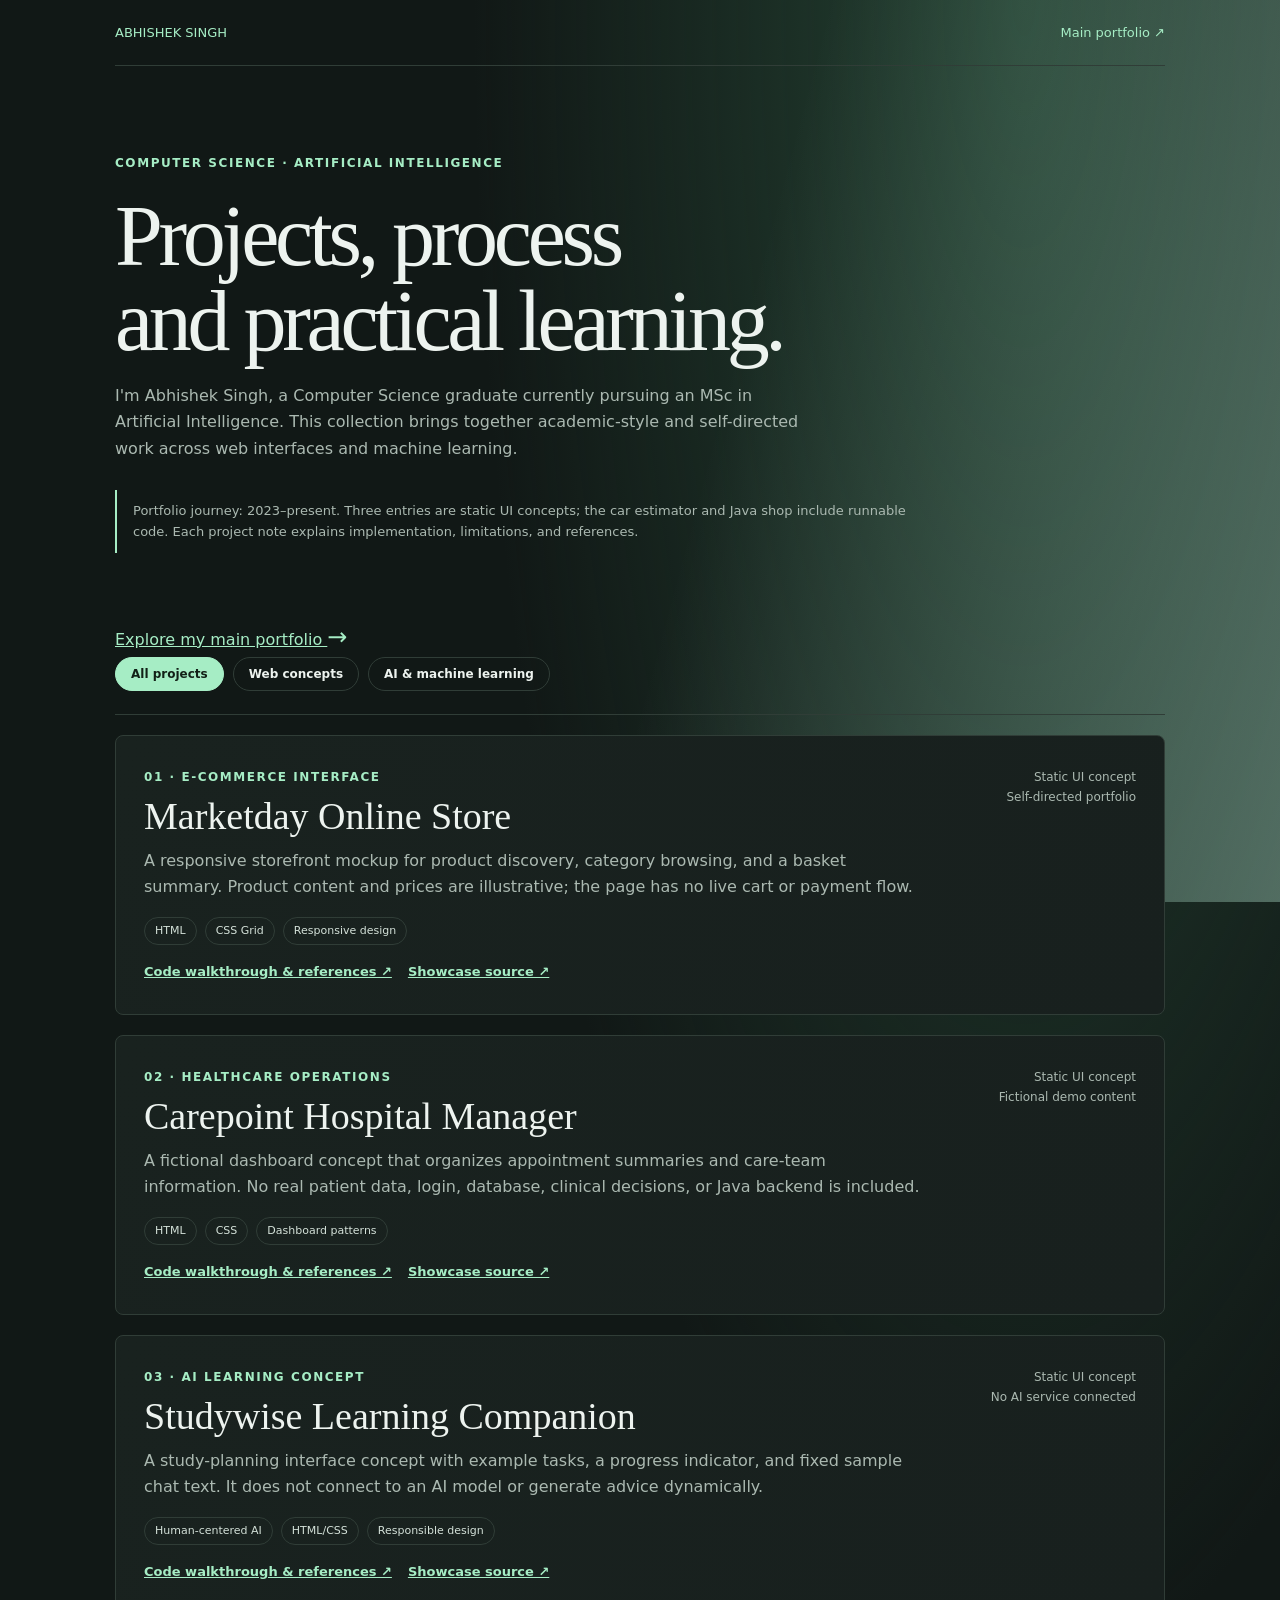
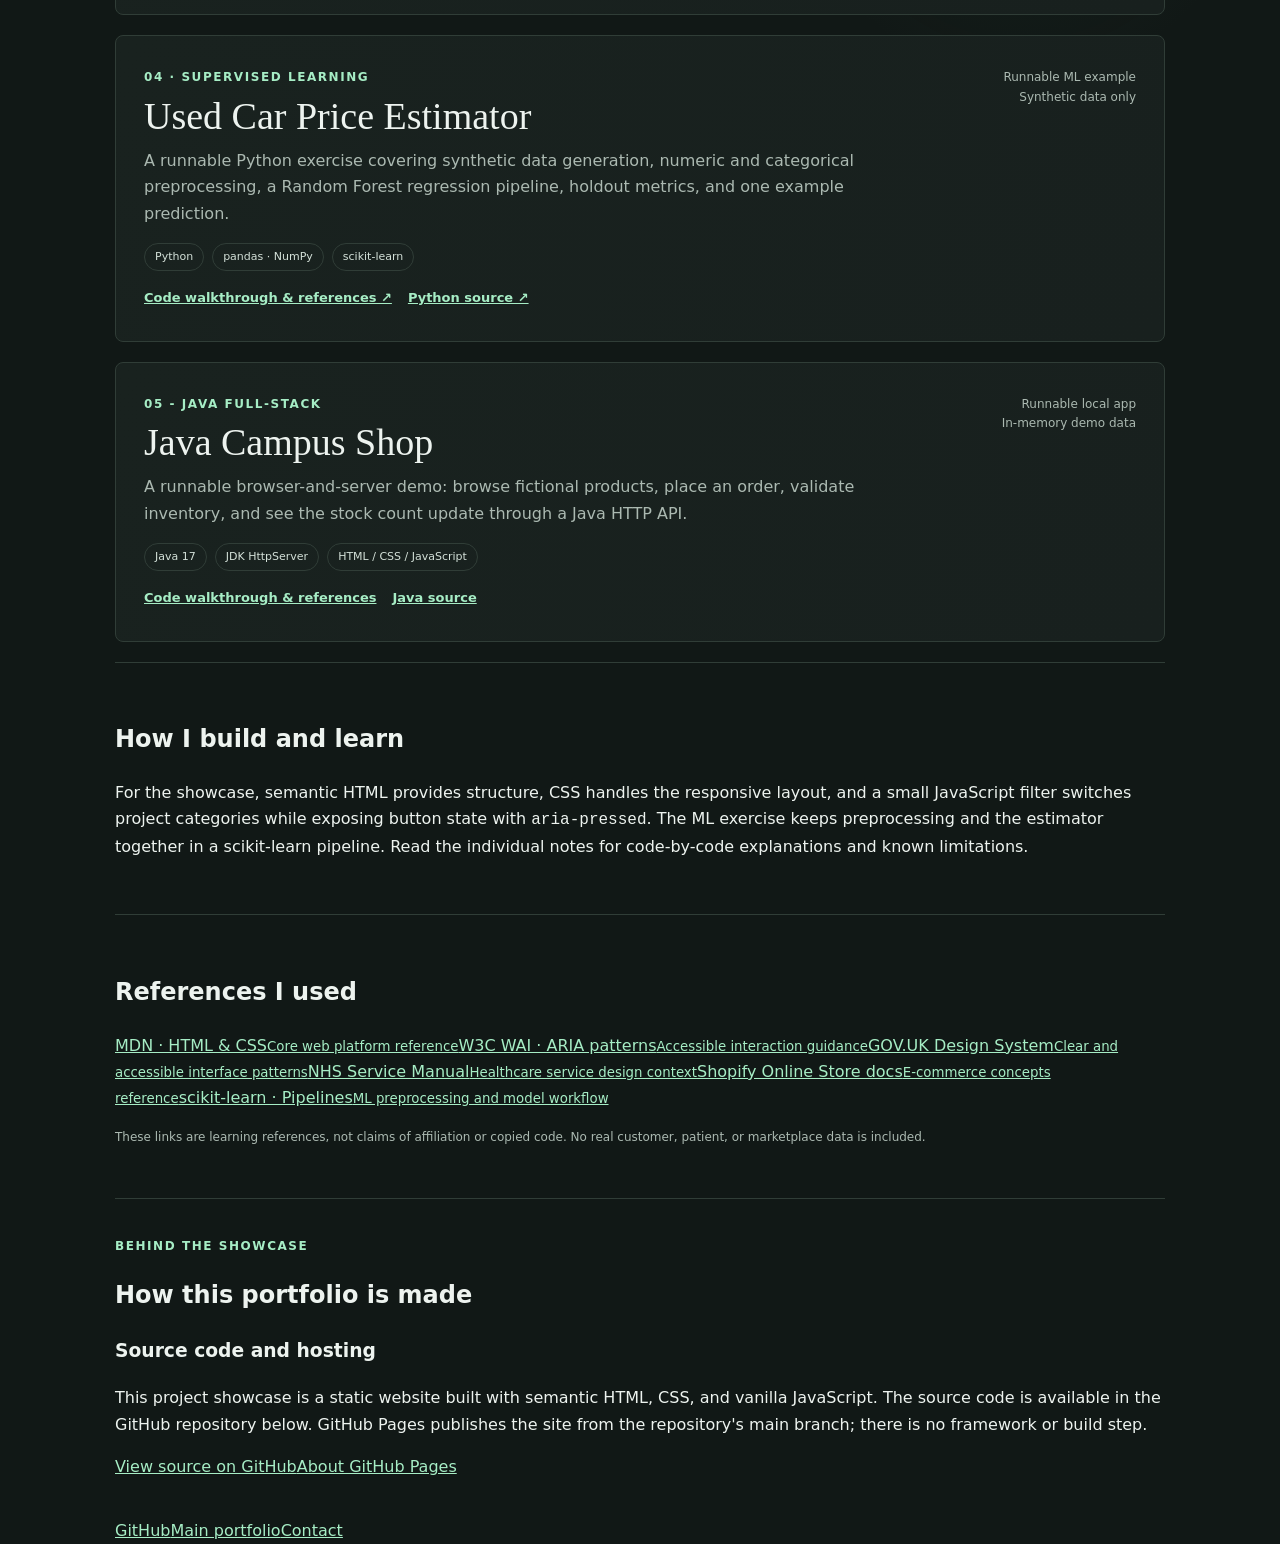
==== commit ff922055: "Add centered animated main portfolio link" ====
--- a/index.html
+++ b/index.html
@@ -5,13 +5,13 @@
 <meta name="theme-color" content="#111816"><meta name="description" content="Abhishek Singh's computer science and AI portfolio projects, with code walkthroughs and references.">
 <title>Abhishek Singh · Project Portfolio</title>
 <style>
-:root{color-scheme:dark;--bg:#111816;--panel:#19221f;--line:#303d37;--text:#edf3ef;--muted:#abb9b1;--accent:#a6edc5;--serif:Georgia,serif;--sans:Inter,system-ui,-apple-system,'Segoe UI',sans-serif}*{box-sizing:border-box}body{margin:0;background:radial-gradient(ellipse at 80% 0%,#234031 0,transparent 38%),var(--bg);color:var(--text);font:16px/1.65 var(--sans)}a{color:var(--accent)}a:focus-visible,button:focus-visible{outline:3px solid #f4c96b;outline-offset:4px}.wrap{width:min(1050px,calc(100% - 40px));margin:auto}.top{padding:22px 0;border-bottom:1px solid var(--line);display:flex;justify-content:space-between;gap:18px;font-size:13px}.top a{text-decoration:none}.hero{padding:88px 0 65px;max-width:810px}.eyebrow,.tag{color:var(--accent);font-size:12px;font-weight:750;letter-spacing:.13em;text-transform:uppercase}.hero h1{font:500 clamp(48px,8vw,86px)/.98 var(--serif);letter-spacing:-.05em;margin:20px 0}.hero p{color:var(--muted);max-width:690px}.intro-note{border-left:2px solid var(--accent);padding:10px 16px;color:var(--muted);font-size:13px;margin-top:28px}.filters{display:flex;gap:9px;flex-wrap:wrap;padding:0 0 23px;border-bottom:1px solid var(--line)}button{border:1px solid var(--line);background:transparent;color:var(--text);padding:9px 15px;border-radius:30px;font:700 12px var(--sans);cursor:pointer}button[aria-pressed=true]{background:var(--accent);border-color:var(--accent);color:#122017}.project{display:grid;grid-template-columns:minmax(0,1fr) 180px;gap:30px;align-items:start;padding:32px 28px;margin:20px 0;background:linear-gradient(120deg,var(--panel),#18201e);border:1px solid var(--line);border-radius:8px}.project h2{font:500 clamp(27px,4vw,38px)/1.1 var(--serif);margin:8px 0}.project p{color:var(--muted);margin:10px 0}.pills{display:flex;flex-wrap:wrap;gap:8px;margin:16px 0}.pill{border:1px solid var(--line);border-radius:30px;padding:4px 10px;color:#d4e1d9;font-size:11px}.links{display:flex;gap:16px;flex-wrap:wrap;font-size:13px;font-weight:700}.kind{color:var(--muted);font-size:12px;text-align:right}.section{padding:38px 0;border-top:1px solid var(--line)}.section h2{font:500 32px var(--serif)}.refgrid{display:grid;grid-template-columns:repeat(2,1fr);gap:12px}.refgrid a{display:block;padding:15px 17px;border:1px solid var(--line);border-radius:5px;text-decoration:none}.refgrid small{display:block;color:var(--muted);margin-top:4px}.footer{border-top:1px solid var(--line);padding:28px 0 50px;color:var(--muted);font-size:13px}.footer a{margin-right:15px}[hidden]{display:none!important}@media(max-width:650px){.wrap{width:min(100% - 28px,540px)}.hero{padding:60px 0 42px}.project{grid-template-columns:1fr;padding:22px}.kind{text-align:left}.refgrid{grid-template-columns:1fr}.top{font-size:11px}}button{transition:background-color .25s ease,color .25s ease,border-color .25s ease,transform .25s ease,box-shadow .25s ease}button:hover{border-color:var(--accent);transform:translateY(-2px)}button[aria-pressed=true]{box-shadow:0 5px 20px #a6edc533}.project{animation:card-in .45s both;transition:transform .25s ease,border-color .25s ease,box-shadow .25s ease}.project:hover{transform:translateY(-4px);border-color:#587765;box-shadow:0 18px 38px #0003}@keyframes card-in{from{opacity:0;transform:translateY(12px)}to{opacity:1;transform:translateY(0)}}.build-note{padding:22px;border:1px solid var(--line);border-radius:8px;background:#19221f}.build-links{display:flex;flex-wrap:wrap;gap:10px}.build-links a{padding:9px 13px;border:1px solid var(--line);border-radius:30px;text-decoration:none;transition:background .2s ease}.build-links a:hover{background:#26382d}@media(prefers-reduced-motion:reduce){*,*::before,*::after{animation-duration:.01ms!important;transition-duration:.01ms!important}}body{position:relative;overflow-x:hidden;isolation:isolate}body:before,body:after{content:"";position:fixed;width:360px;height:360px;border-radius:50%;pointer-events:none;z-index:0;opacity:.42;filter:blur(8px);background:radial-gradient(circle,rgba(112,224,163,.36),rgba(35,64,49,.08) 48%,transparent 70%);animation:side-drift 10s ease-in-out infinite alternate}.wrap{position:relative;z-index:1}body:before{left:-185px;top:12vh}body:after{right:-190px;top:54vh;animation-delay:-5s;background:radial-gradient(circle,rgba(120,187,255,.25),rgba(35,64,49,.06) 48%,transparent 70%)}@keyframes side-drift{0%{transform:translate3d(0,-35px,0) scale(.9)}50%{transform:translate3d(28px,28px,0) scale(1.08)}100%{transform:translate3d(-12px,65px,0) scale(.96)}}.project{opacity:0;transform:translateY(34px) scale(.98);filter:blur(4px);animation:none!important;transition:opacity .8s ease,transform .8s cubic-bezier(.2,.75,.25,1),filter .8s ease}.project.is-visible{opacity:1;transform:translateY(0) scale(1);filter:blur(0)}.filters button{position:relative;overflow:hidden}.filters button[aria-pressed=true]{transform:translateY(-2px) scale(1.04);box-shadow:0 7px 26px #a6edc566}.filters button:active{transform:scale(.96)}@media(max-width:650px){body:before,body:after{width:220px;height:220px;opacity:.28}}@media(prefers-reduced-motion:reduce){body:before,body:after{animation:none}.project{opacity:1;transform:none;filter:none;transition:none}.filters button[aria-pressed=true]{transform:none}}
+:root{color-scheme:dark;--bg:#111816;--panel:#19221f;--line:#303d37;--text:#edf3ef;--muted:#abb9b1;--accent:#a6edc5;--serif:Georgia,serif;--sans:Inter,system-ui,-apple-system,'Segoe UI',sans-serif}*{box-sizing:border-box}body{margin:0;background:radial-gradient(ellipse at 80% 0%,#234031 0,transparent 38%),var(--bg);color:var(--text);font:16px/1.65 var(--sans)}a{color:var(--accent)}a:focus-visible,button:focus-visible{outline:3px solid #f4c96b;outline-offset:4px}.wrap{width:min(1050px,calc(100% - 40px));margin:auto}.top{padding:22px 0;border-bottom:1px solid var(--line);display:flex;justify-content:space-between;gap:18px;font-size:13px}.top a{text-decoration:none}.hero{padding:88px 0 65px;max-width:810px}.eyebrow,.tag{color:var(--accent);font-size:12px;font-weight:750;letter-spacing:.13em;text-transform:uppercase}.hero h1{font:500 clamp(48px,8vw,86px)/.98 var(--serif);letter-spacing:-.05em;margin:20px 0}.hero p{color:var(--muted);max-width:690px}.intro-note{border-left:2px solid var(--accent);padding:10px 16px;color:var(--muted);font-size:13px;margin-top:28px}.filters{display:flex;gap:9px;flex-wrap:wrap;padding:0 0 23px;border-bottom:1px solid var(--line)}button{border:1px solid var(--line);background:transparent;color:var(--text);padding:9px 15px;border-radius:30px;font:700 12px var(--sans);cursor:pointer}button[aria-pressed=true]{background:var(--accent);border-color:var(--accent);color:#122017}.project{display:grid;grid-template-columns:minmax(0,1fr) 180px;gap:30px;align-items:start;padding:32px 28px;margin:20px 0;background:linear-gradient(120deg,var(--panel),#18201e);border:1px solid var(--line);border-radius:8px}.project h2{font:500 clamp(27px,4vw,38px)/1.1 var(--serif);margin:8px 0}.project p{color:var(--muted);margin:10px 0}.pills{display:flex;flex-wrap:wrap;gap:8px;margin:16px 0}.pill{border:1px solid var(--line);border-radius:30px;padding:4px 10px;color:#d4e1d9;font-size:11px}.links{display:flex;gap:16px;flex-wrap:wrap;font-size:13px;font-weight:700}.kind{color:var(--muted);font-size:12px;text-align:right}.section{padding:38px 0;border-top:1px solid var(--line)}.section .main-portfolio-cta{position:relative;isolation:isolate;display:flex;align-items:center;justify-content:center;gap:14px;max-width:760px;margin:0 auto 38px;padding:19px 26px;border:1px solid #a6edc580;border-radius:16px;background:linear-gradient(110deg,#1b2b22,#283d30,#193128,#1b2b22);background-size:260% 100%;box-shadow:0 0 0 1px #a6edc51a,0 12px 38px #6ee7a526;color:#f2fff6;text-decoration:none;text-align:center;font-size:17px;font-weight:800;letter-spacing:.01em;animation:cta-flow 6s ease-in-out infinite,cta-breathe 3s ease-in-out infinite}.main-portfolio-cta:before{content:"";position:absolute;z-index:-1;inset:-2px;border-radius:inherit;background:linear-gradient(105deg,transparent 25%,#c8ffe866 50%,transparent 72%);background-size:240% 100%;animation:cta-sheen 4.5s ease-in-out infinite}.main-portfolio-cta .cta-arrow{display:inline-block;font-size:24px;animation:arrow-nudge 1.8s ease-in-out infinite}.main-portfolio-cta:hover{transform:translateY(-4px) scale(1.015);box-shadow:0 0 0 1px #a6edc566,0 18px 48px #6ee7a54d}.main-portfolio-cta{transition:transform .25s ease,box-shadow .25s ease}@keyframes cta-flow{0%,100%{background-position:0% 50%}50%{background-position:100% 50%}}@keyframes cta-sheen{0%,22%{background-position:120% 0}62%,100%{background-position:-120% 0}}@keyframes cta-breathe{0%,100%{box-shadow:0 0 0 1px #a6edc51a,0 12px 38px #6ee7a526}50%{box-shadow:0 0 0 2px #a6edc533,0 16px 48px #6ee7a540}}@keyframes arrow-nudge{0%,100%{transform:translateX(0)}50%{transform:translateX(6px)}}@media(max-width:650px){.main-portfolio-cta{font-size:15px;padding:17px 18px;margin-bottom:30px}}@media(prefers-reduced-motion:reduce){.main-portfolio-cta,.main-portfolio-cta:before,.main-portfolio-cta .cta-arrow{animation:none}}
 </style>
 </head>
 <body>
 <header class="wrap top"><a href="https://github.com/asksuk0105-a11y">ABHISHEK SINGH</a><a href="https://asksuk0105-a11y.github.io/abhishek-singh-portfolio/">Main portfolio ↗</a></header>
 <main class="wrap">
-<section class="hero"><div class="eyebrow">Computer Science · Artificial Intelligence</div><h1>Projects, process<br>and practical learning.</h1><p>I'm Abhishek Singh, a Computer Science graduate currently pursuing an MSc in Artificial Intelligence. This collection brings together academic-style and self-directed work across web interfaces and machine learning.</p><div class="intro-note">Portfolio journey: 2023–present. Three entries are static UI concepts; the car estimator and Java shop include runnable code. Each project note explains implementation, limitations, and references.</div></section>
+<section class="hero"><div class="eyebrow">Computer Science · Artificial Intelligence</div><h1>Projects, process<br>and practical learning.</h1><p>I'm Abhishek Singh, a Computer Science graduate currently pursuing an MSc in Artificial Intelligence. This collection brings together academic-style and self-directed work across web interfaces and machine learning.</p><div class="intro-note">Portfolio journey: 2023–present. Three entries are static UI concepts; the car estimator and Java shop include runnable code. Each project note explains implementation, limitations, and references.</div></section><a class="main-portfolio-cta" href="https://asksuk0105-a11y.github.io/abhishek-singh-portfolio/">Explore my main portfolio <span class="cta-arrow" aria-hidden="true">→</span></a>
 <nav class="filters" aria-label="Filter projects"><button aria-pressed="true" data-filter="all">All projects</button><button aria-pressed="false" data-filter="web">Web concepts</button><button aria-pressed="false" data-filter="ai">AI & machine learning</button></nav>
 <article class="project" data-kind="web"><div><div class="tag">01 · E-commerce interface</div><h2>Marketday Online Store</h2><p>A responsive storefront mockup for product discovery, category browsing, and a basket summary. Product content and prices are illustrative; the page has no live cart or payment flow.</p><div class="pills"><span class="pill">HTML</span><span class="pill">CSS Grid</span><span class="pill">Responsive design</span></div><div class="links"><a href="https://github.com/asksuk0105-a11y/abhishek-project-showcase/tree/main/marketday">Code walkthrough & references ↗</a><a href="https://github.com/asksuk0105-a11y/abhishek-project-showcase/blob/main/index.html">Showcase source ↗</a></div></div><div class="kind">Static UI concept<br>Self-directed portfolio</div></article>
 <article class="project" data-kind="web"><div><div class="tag">02 · Healthcare operations</div><h2>Carepoint Hospital Manager</h2><p>A fictional dashboard concept that organizes appointment summaries and care-team information. No real patient data, login, database, clinical decisions, or Java backend is included.</p><div class="pills"><span class="pill">HTML</span><span class="pill">CSS</span><span class="pill">Dashboard patterns</span></div><div class="links"><a href="https://github.com/asksuk0105-a11y/abhishek-project-showcase/tree/main/carepoint">Code walkthrough & references ↗</a><a href="https://github.com/asksuk0105-a11y/abhishek-project-showcase/blob/main/index.html">Showcase source ↗</a></div></div><div class="kind">Static UI concept<br>Fictional demo content</div></article>
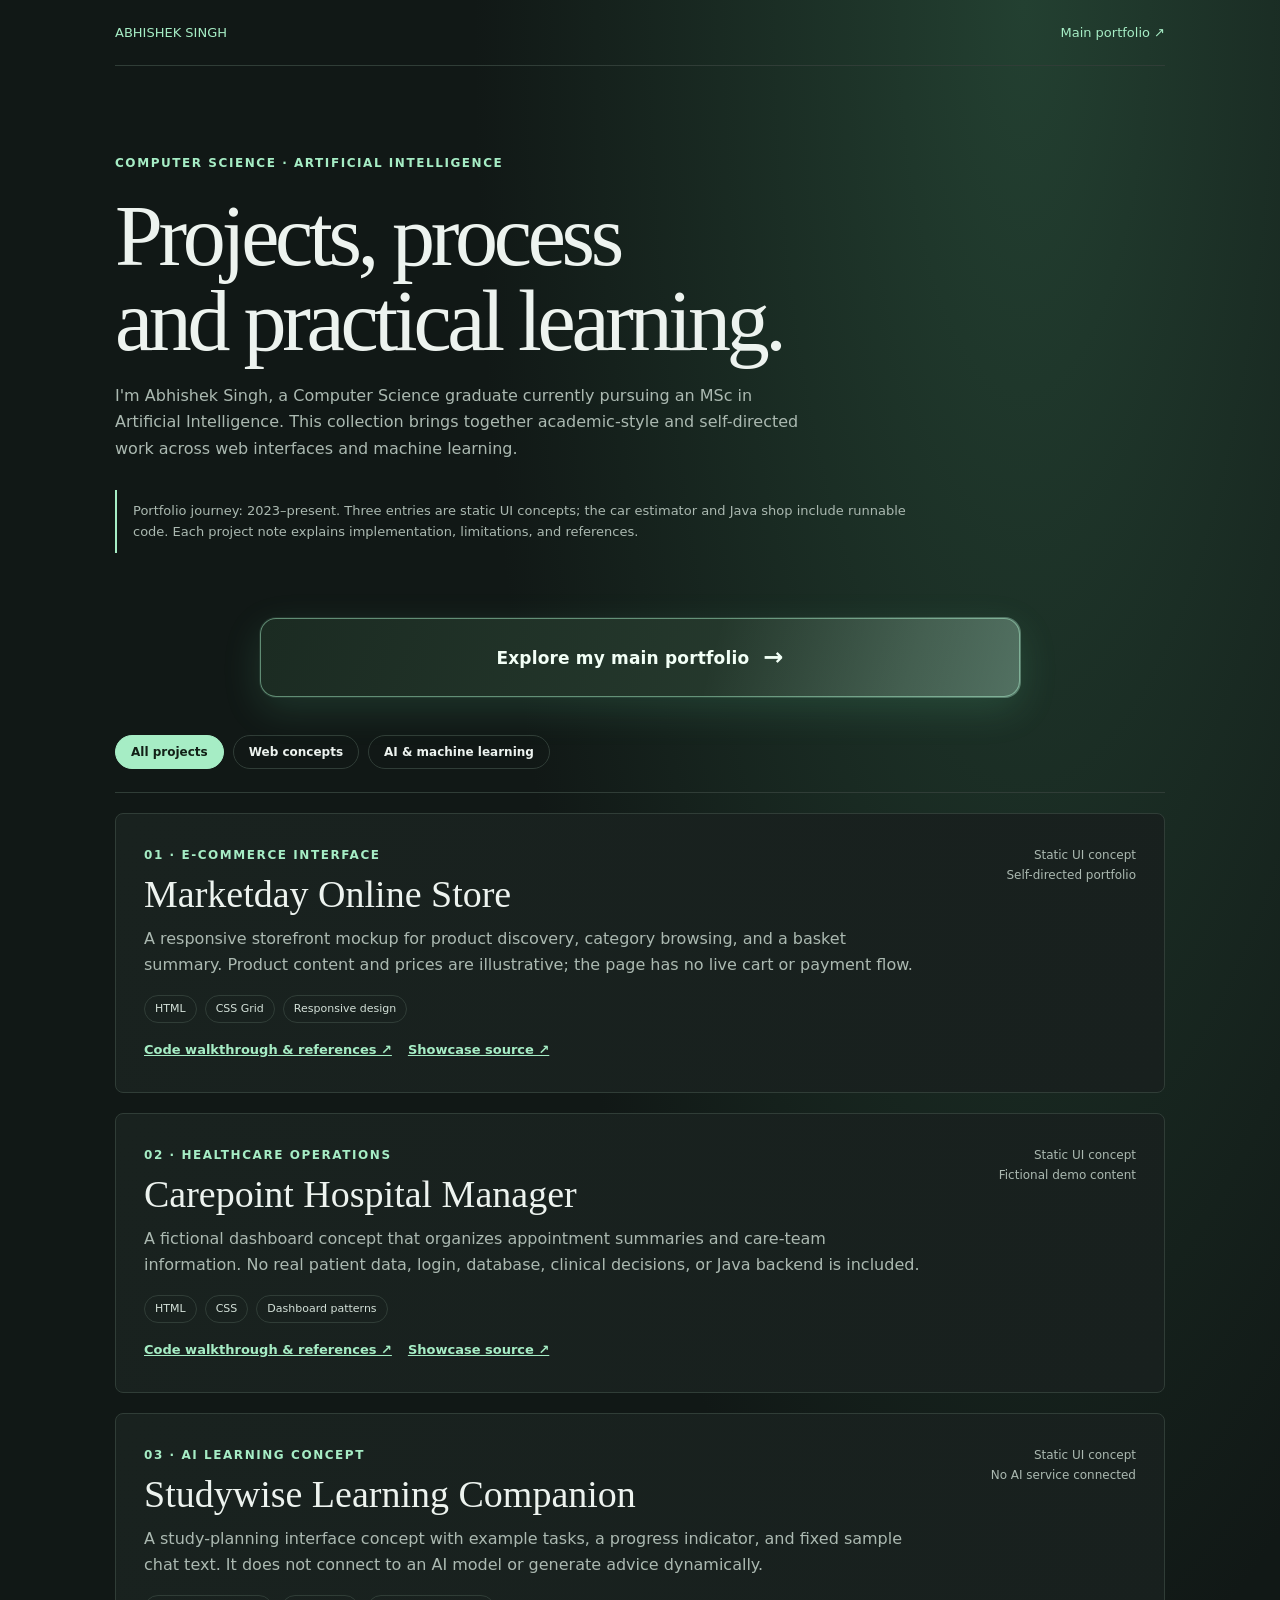
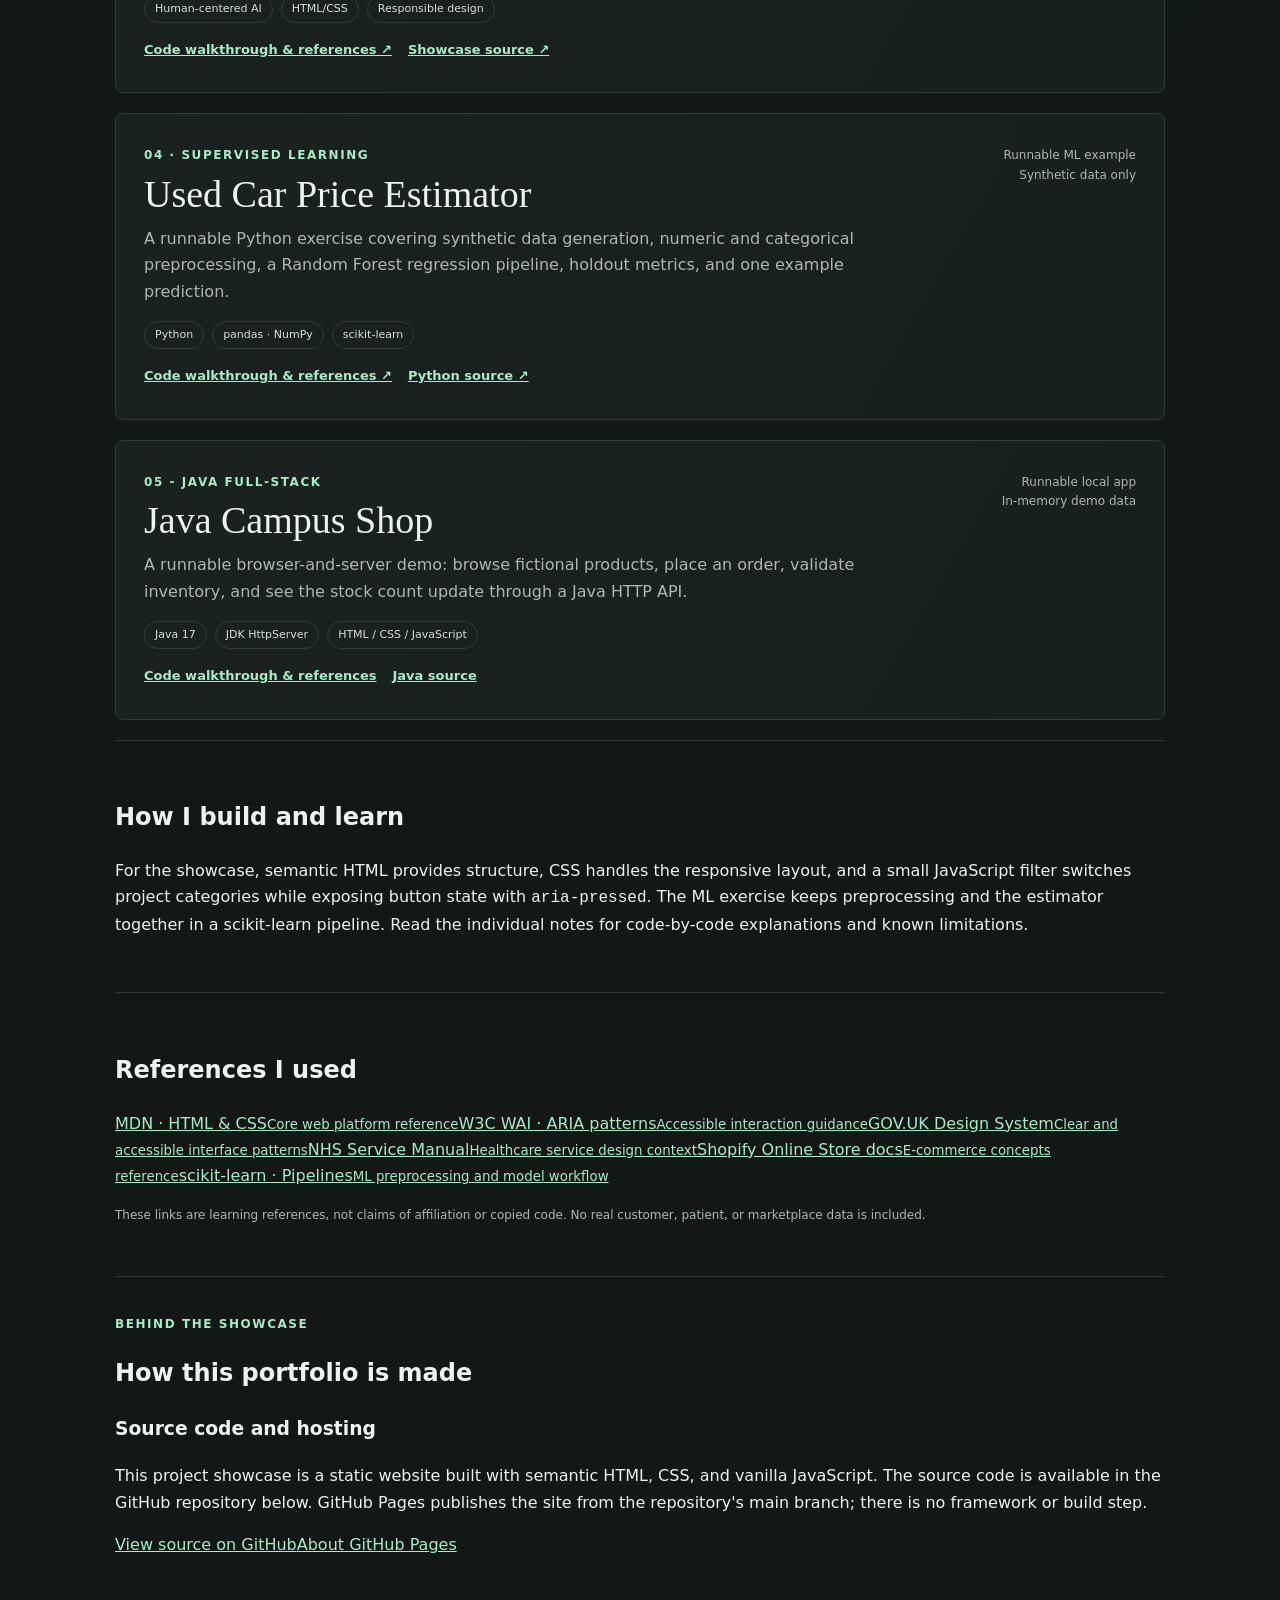
==== commit 901ab1d2: "Fix centered portfolio button styling" ====
--- a/index.html
+++ b/index.html
@@ -5,7 +5,7 @@
 <meta name="theme-color" content="#111816"><meta name="description" content="Abhishek Singh's computer science and AI portfolio projects, with code walkthroughs and references.">
 <title>Abhishek Singh · Project Portfolio</title>
 <style>
-:root{color-scheme:dark;--bg:#111816;--panel:#19221f;--line:#303d37;--text:#edf3ef;--muted:#abb9b1;--accent:#a6edc5;--serif:Georgia,serif;--sans:Inter,system-ui,-apple-system,'Segoe UI',sans-serif}*{box-sizing:border-box}body{margin:0;background:radial-gradient(ellipse at 80% 0%,#234031 0,transparent 38%),var(--bg);color:var(--text);font:16px/1.65 var(--sans)}a{color:var(--accent)}a:focus-visible,button:focus-visible{outline:3px solid #f4c96b;outline-offset:4px}.wrap{width:min(1050px,calc(100% - 40px));margin:auto}.top{padding:22px 0;border-bottom:1px solid var(--line);display:flex;justify-content:space-between;gap:18px;font-size:13px}.top a{text-decoration:none}.hero{padding:88px 0 65px;max-width:810px}.eyebrow,.tag{color:var(--accent);font-size:12px;font-weight:750;letter-spacing:.13em;text-transform:uppercase}.hero h1{font:500 clamp(48px,8vw,86px)/.98 var(--serif);letter-spacing:-.05em;margin:20px 0}.hero p{color:var(--muted);max-width:690px}.intro-note{border-left:2px solid var(--accent);padding:10px 16px;color:var(--muted);font-size:13px;margin-top:28px}.filters{display:flex;gap:9px;flex-wrap:wrap;padding:0 0 23px;border-bottom:1px solid var(--line)}button{border:1px solid var(--line);background:transparent;color:var(--text);padding:9px 15px;border-radius:30px;font:700 12px var(--sans);cursor:pointer}button[aria-pressed=true]{background:var(--accent);border-color:var(--accent);color:#122017}.project{display:grid;grid-template-columns:minmax(0,1fr) 180px;gap:30px;align-items:start;padding:32px 28px;margin:20px 0;background:linear-gradient(120deg,var(--panel),#18201e);border:1px solid var(--line);border-radius:8px}.project h2{font:500 clamp(27px,4vw,38px)/1.1 var(--serif);margin:8px 0}.project p{color:var(--muted);margin:10px 0}.pills{display:flex;flex-wrap:wrap;gap:8px;margin:16px 0}.pill{border:1px solid var(--line);border-radius:30px;padding:4px 10px;color:#d4e1d9;font-size:11px}.links{display:flex;gap:16px;flex-wrap:wrap;font-size:13px;font-weight:700}.kind{color:var(--muted);font-size:12px;text-align:right}.section{padding:38px 0;border-top:1px solid var(--line)}.section .main-portfolio-cta{position:relative;isolation:isolate;display:flex;align-items:center;justify-content:center;gap:14px;max-width:760px;margin:0 auto 38px;padding:19px 26px;border:1px solid #a6edc580;border-radius:16px;background:linear-gradient(110deg,#1b2b22,#283d30,#193128,#1b2b22);background-size:260% 100%;box-shadow:0 0 0 1px #a6edc51a,0 12px 38px #6ee7a526;color:#f2fff6;text-decoration:none;text-align:center;font-size:17px;font-weight:800;letter-spacing:.01em;animation:cta-flow 6s ease-in-out infinite,cta-breathe 3s ease-in-out infinite}.main-portfolio-cta:before{content:"";position:absolute;z-index:-1;inset:-2px;border-radius:inherit;background:linear-gradient(105deg,transparent 25%,#c8ffe866 50%,transparent 72%);background-size:240% 100%;animation:cta-sheen 4.5s ease-in-out infinite}.main-portfolio-cta .cta-arrow{display:inline-block;font-size:24px;animation:arrow-nudge 1.8s ease-in-out infinite}.main-portfolio-cta:hover{transform:translateY(-4px) scale(1.015);box-shadow:0 0 0 1px #a6edc566,0 18px 48px #6ee7a54d}.main-portfolio-cta{transition:transform .25s ease,box-shadow .25s ease}@keyframes cta-flow{0%,100%{background-position:0% 50%}50%{background-position:100% 50%}}@keyframes cta-sheen{0%,22%{background-position:120% 0}62%,100%{background-position:-120% 0}}@keyframes cta-breathe{0%,100%{box-shadow:0 0 0 1px #a6edc51a,0 12px 38px #6ee7a526}50%{box-shadow:0 0 0 2px #a6edc533,0 16px 48px #6ee7a540}}@keyframes arrow-nudge{0%,100%{transform:translateX(0)}50%{transform:translateX(6px)}}@media(max-width:650px){.main-portfolio-cta{font-size:15px;padding:17px 18px;margin-bottom:30px}}@media(prefers-reduced-motion:reduce){.main-portfolio-cta,.main-portfolio-cta:before,.main-portfolio-cta .cta-arrow{animation:none}}
+:root{color-scheme:dark;--bg:#111816;--panel:#19221f;--line:#303d37;--text:#edf3ef;--muted:#abb9b1;--accent:#a6edc5;--serif:Georgia,serif;--sans:Inter,system-ui,-apple-system,'Segoe UI',sans-serif}*{box-sizing:border-box}body{margin:0;background:radial-gradient(ellipse at 80% 0%,#234031 0,transparent 38%),var(--bg);color:var(--text);font:16px/1.65 var(--sans)}a{color:var(--accent)}a:focus-visible,button:focus-visible{outline:3px solid #f4c96b;outline-offset:4px}.wrap{width:min(1050px,calc(100% - 40px));margin:auto}.top{padding:22px 0;border-bottom:1px solid var(--line);display:flex;justify-content:space-between;gap:18px;font-size:13px}.top a{text-decoration:none}.hero{padding:88px 0 65px;max-width:810px}.eyebrow,.tag{color:var(--accent);font-size:12px;font-weight:750;letter-spacing:.13em;text-transform:uppercase}.hero h1{font:500 clamp(48px,8vw,86px)/.98 var(--serif);letter-spacing:-.05em;margin:20px 0}.hero p{color:var(--muted);max-width:690px}.intro-note{border-left:2px solid var(--accent);padding:10px 16px;color:var(--muted);font-size:13px;margin-top:28px}.filters{display:flex;gap:9px;flex-wrap:wrap;padding:0 0 23px;border-bottom:1px solid var(--line)}button{border:1px solid var(--line);background:transparent;color:var(--text);padding:9px 15px;border-radius:30px;font:700 12px var(--sans);cursor:pointer}button[aria-pressed=true]{background:var(--accent);border-color:var(--accent);color:#122017}.project{display:grid;grid-template-columns:minmax(0,1fr) 180px;gap:30px;align-items:start;padding:32px 28px;margin:20px 0;background:linear-gradient(120deg,var(--panel),#18201e);border:1px solid var(--line);border-radius:8px}.project h2{font:500 clamp(27px,4vw,38px)/1.1 var(--serif);margin:8px 0}.project p{color:var(--muted);margin:10px 0}.pills{display:flex;flex-wrap:wrap;gap:8px;margin:16px 0}.pill{border:1px solid var(--line);border-radius:30px;padding:4px 10px;color:#d4e1d9;font-size:11px}.links{display:flex;gap:16px;flex-wrap:wrap;font-size:13px;font-weight:700}.kind{color:var(--muted);font-size:12px;text-align:right}.section{padding:38px 0;border-top:1px solid var(--line)}.main-portfolio-cta{position:relative;isolation:isolate;display:flex;align-items:center;justify-content:center;gap:14px;max-width:760px;margin:0 auto 38px;padding:19px 26px;border:1px solid #a6edc580;border-radius:16px;background:linear-gradient(110deg,#1b2b22,#283d30,#193128,#1b2b22);background-size:260% 100%;box-shadow:0 0 0 1px #a6edc51a,0 12px 38px #6ee7a526;color:#f2fff6;text-decoration:none;text-align:center;font-size:17px;font-weight:800;letter-spacing:.01em;animation:cta-flow 6s ease-in-out infinite,cta-breathe 3s ease-in-out infinite}.main-portfolio-cta:before{content:"";position:absolute;z-index:-1;inset:-2px;border-radius:inherit;background:linear-gradient(105deg,transparent 25%,#c8ffe866 50%,transparent 72%);background-size:240% 100%;animation:cta-sheen 4.5s ease-in-out infinite}.main-portfolio-cta .cta-arrow{display:inline-block;font-size:24px;animation:arrow-nudge 1.8s ease-in-out infinite}.main-portfolio-cta:hover{transform:translateY(-4px) scale(1.015);box-shadow:0 0 0 1px #a6edc566,0 18px 48px #6ee7a54d}.main-portfolio-cta{transition:transform .25s ease,box-shadow .25s ease}@keyframes cta-flow{0%,100%{background-position:0% 50%}50%{background-position:100% 50%}}@keyframes cta-sheen{0%,22%{background-position:120% 0}62%,100%{background-position:-120% 0}}@keyframes cta-breathe{0%,100%{box-shadow:0 0 0 1px #a6edc51a,0 12px 38px #6ee7a526}50%{box-shadow:0 0 0 2px #a6edc533,0 16px 48px #6ee7a540}}@keyframes arrow-nudge{0%,100%{transform:translateX(0)}50%{transform:translateX(6px)}}@media(max-width:650px){.main-portfolio-cta{font-size:15px;padding:17px 18px;margin-bottom:30px}}@media(prefers-reduced-motion:reduce){.main-portfolio-cta,.main-portfolio-cta:before,.main-portfolio-cta .cta-arrow{animation:none}}
 </style>
 </head>
 <body>
